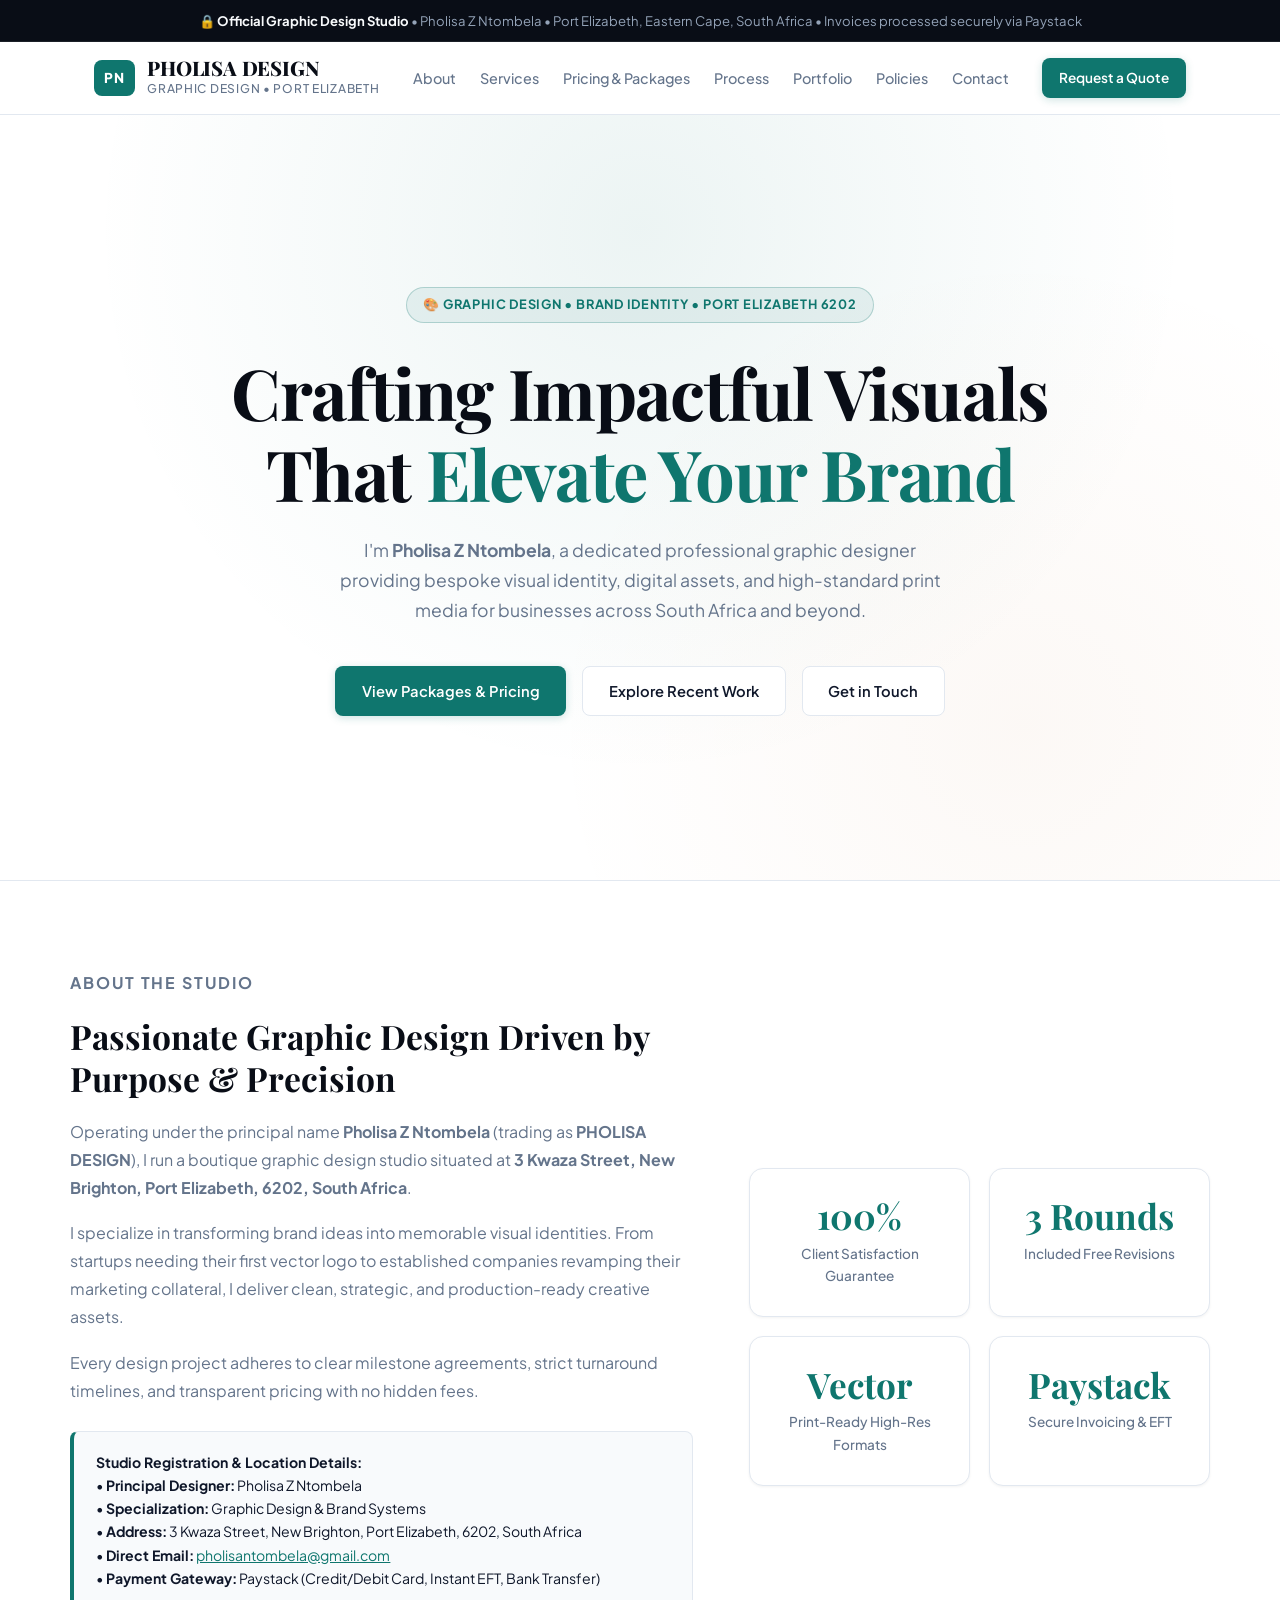
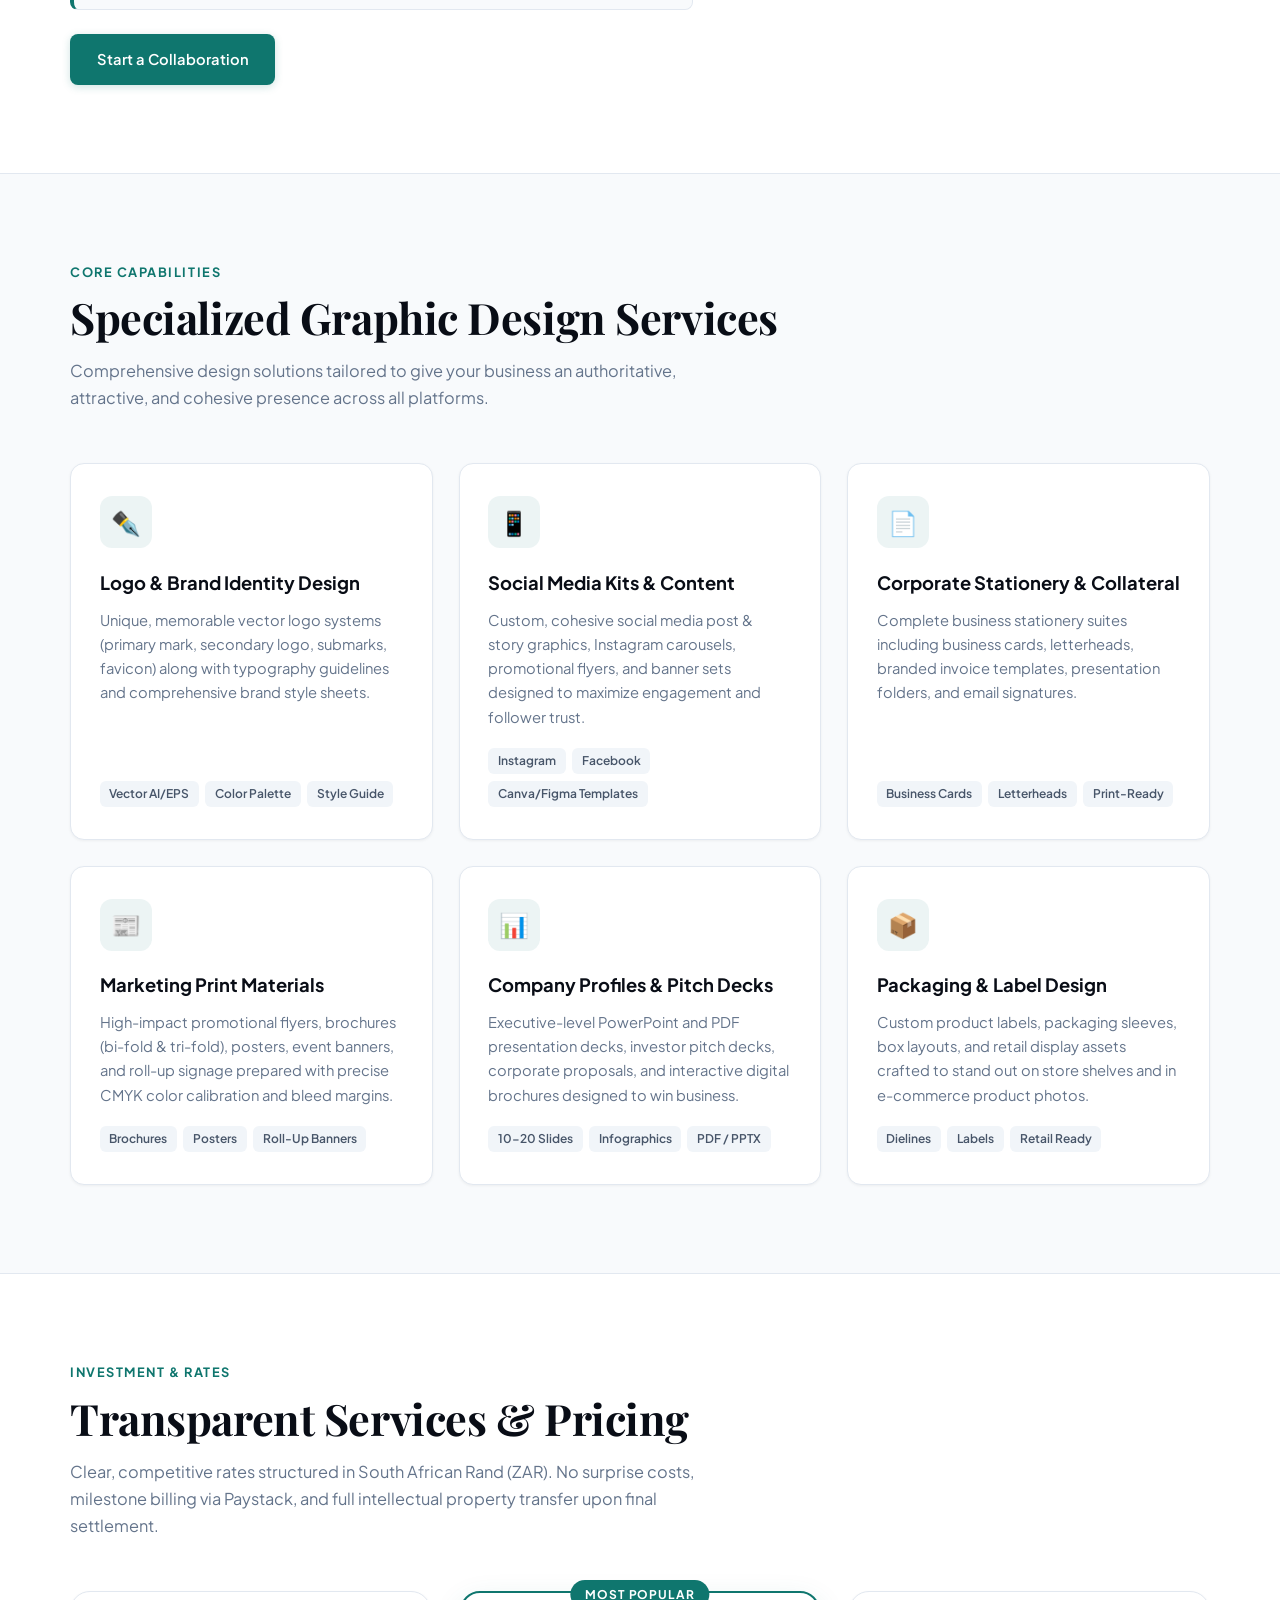
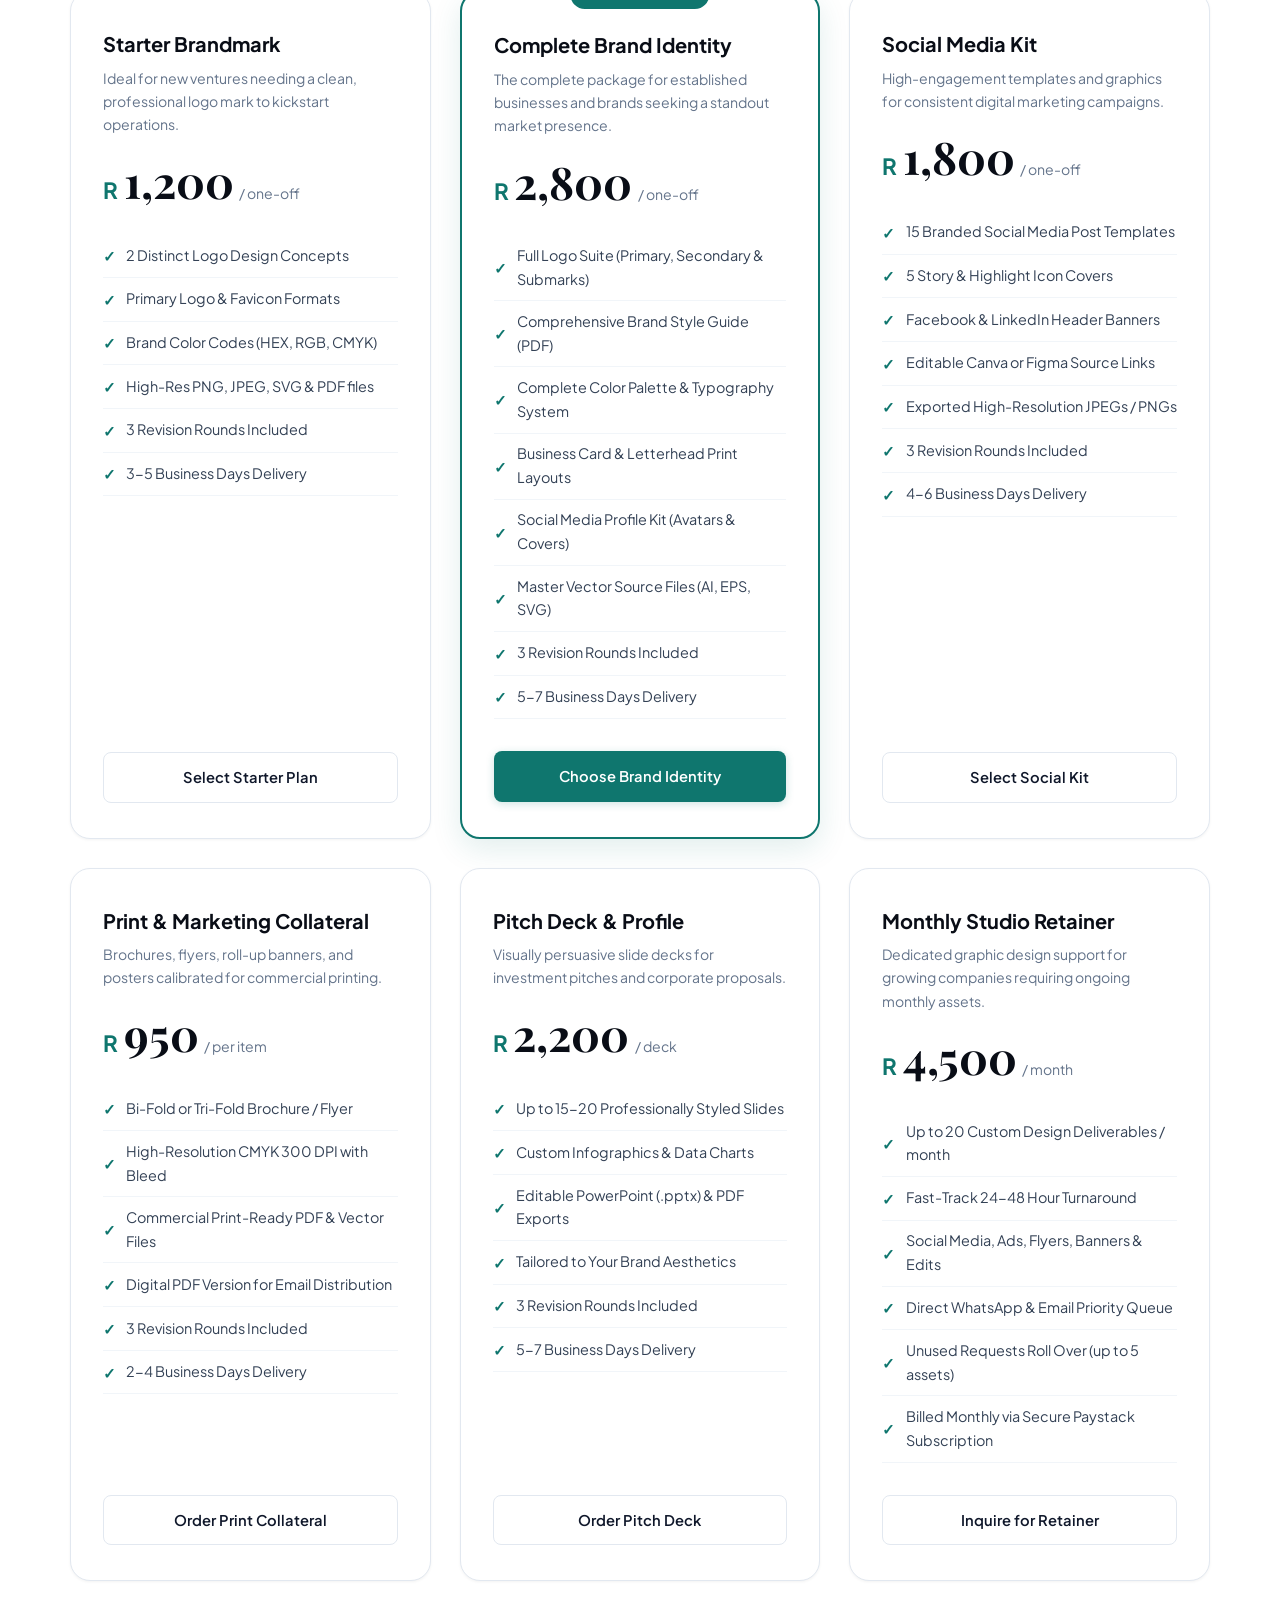
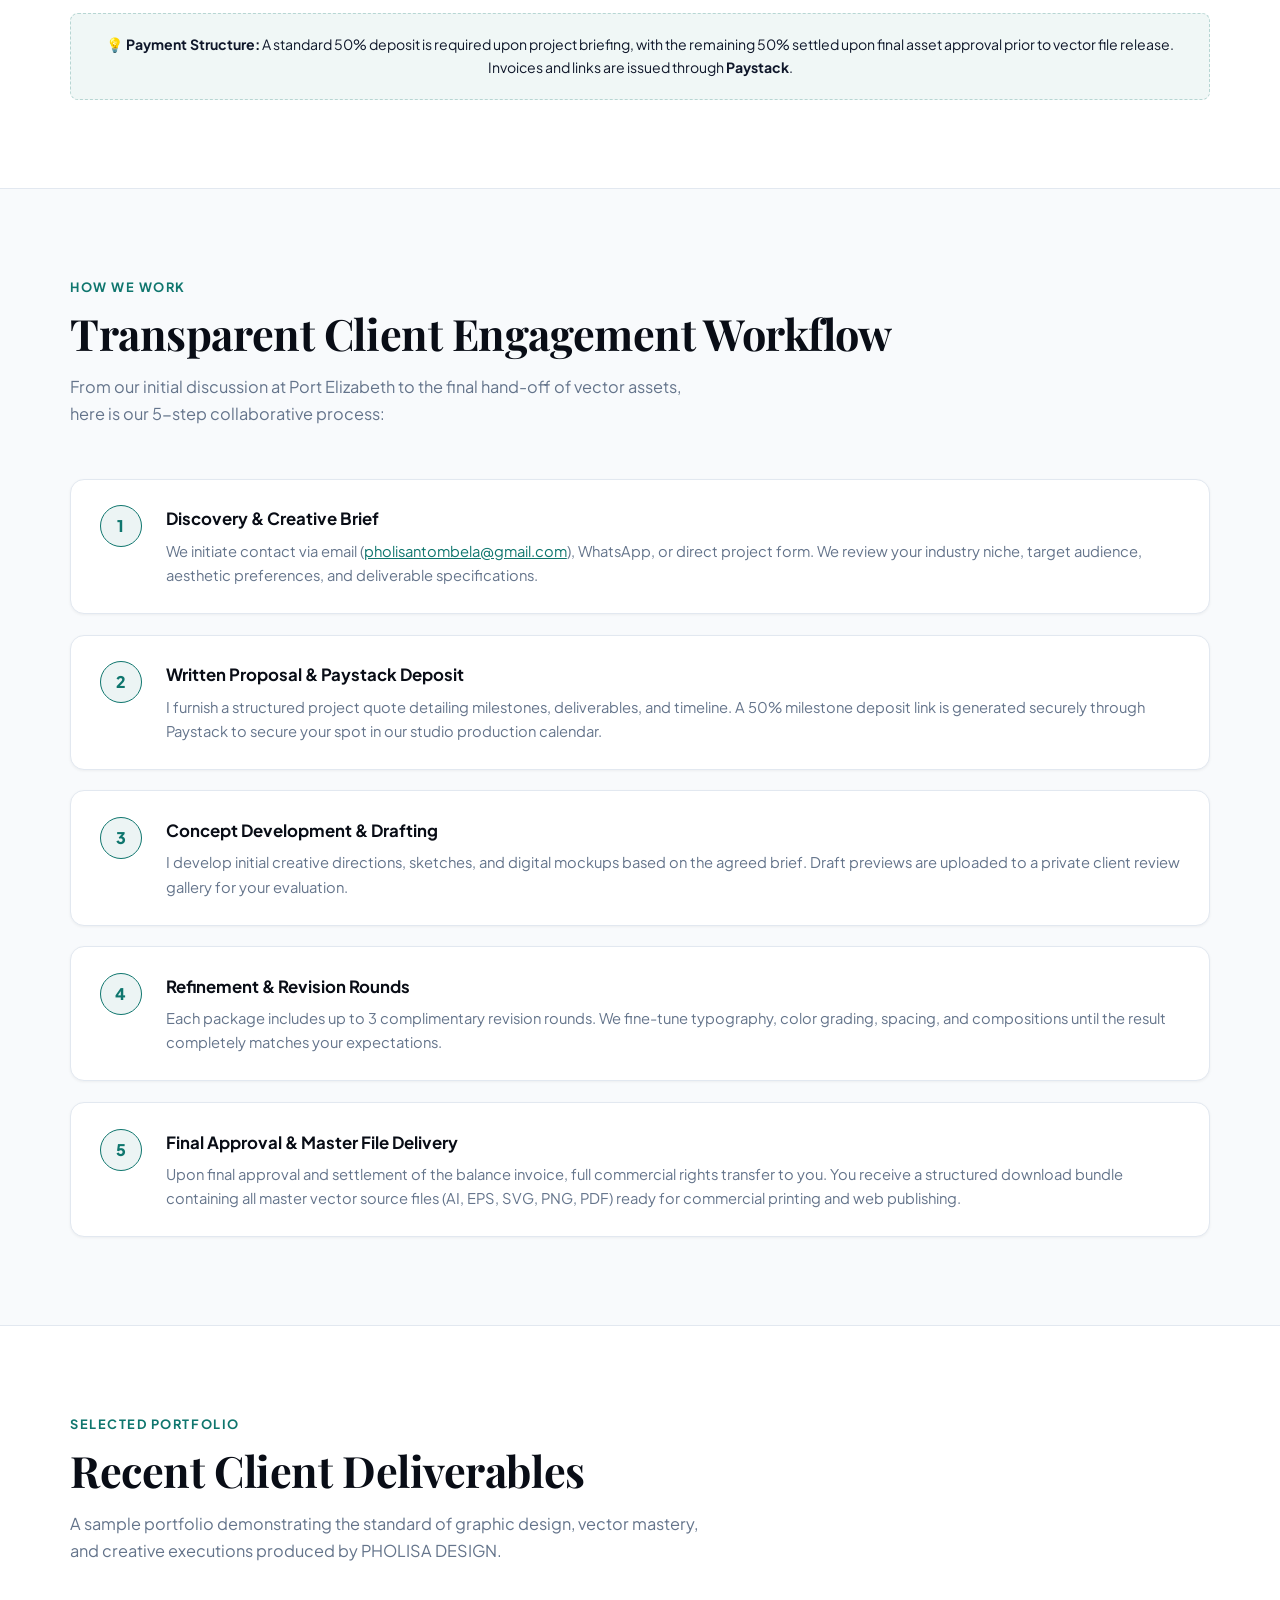
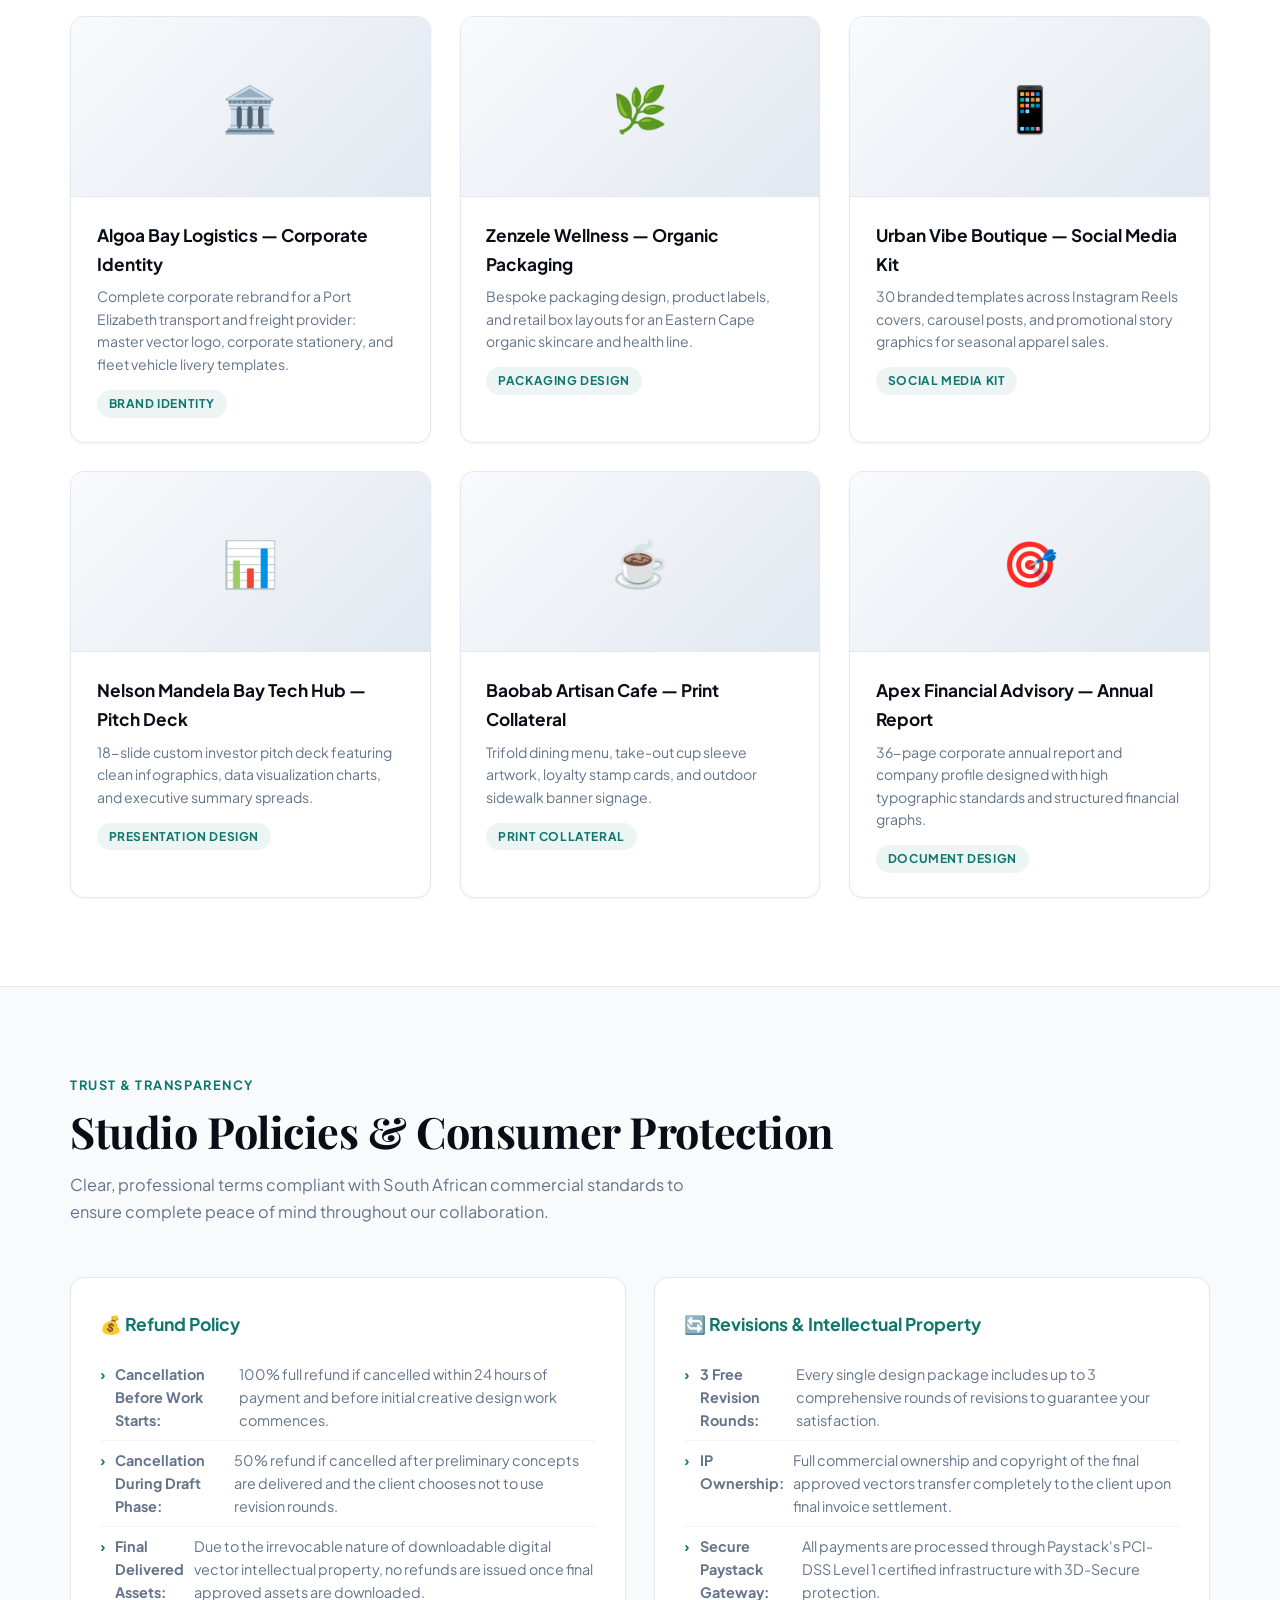
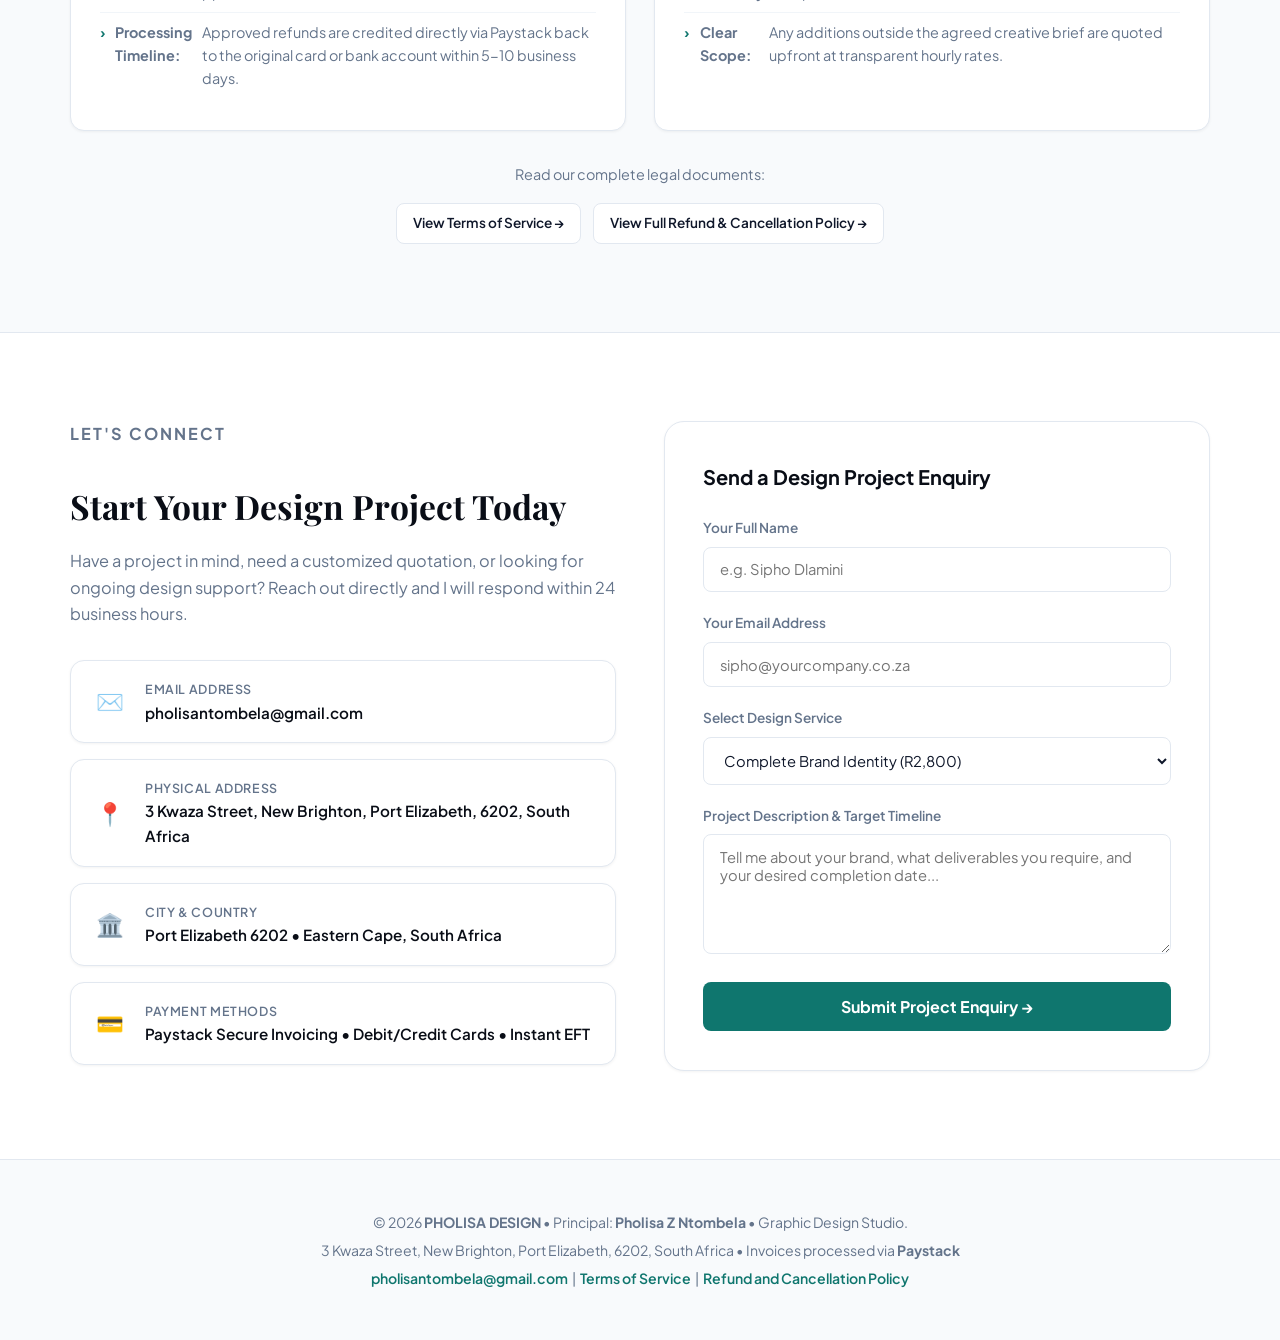
==== index.html @ c9d3c2b5 "Initial commit: PHOLISA DESIGN website" ====
<!DOCTYPE html>
<html lang="en">
<head>
  <meta charset="UTF-8" />
  <meta name="viewport" content="width=device-width, initial-scale=1.0" />
  <title>PHOLISA DESIGN · Graphic Design &amp; Brand Identity Studio</title>
  <meta name="description" content="Pholisa Z Ntombela (PHOLISA DESIGN) — Professional graphic design, corporate branding, social media kits, and print collateral based in Port Elizabeth (6202), South Africa." />
  
  <!-- Google Fonts -->
  <link rel="preconnect" href="https://fonts.googleapis.com" />
  <link rel="preconnect" href="https://fonts.gstatic.com" crossorigin />
  <link href="https://fonts.googleapis.com/css2?family=Playfair+Display:ital,wght@0,600;0,700;1,600&family=Plus+Jakarta+Sans:wght@300;400;500;600;700;800&display=swap" rel="stylesheet" />
  
  <!-- Main Stylesheet -->
  <link rel="stylesheet" href="styles.css" />
</head>
<body>

  <!-- Top Announcement Bar -->
  <div class="top-bar">
    <span>🔒 <strong>Official Graphic Design Studio</strong> &bull; Pholisa Z Ntombela &bull; Port Elizabeth, Eastern Cape, South Africa &bull; Invoices processed securely via Paystack</span>
  </div>

  <!-- Navigation -->
  <nav>
    <div class="nav-inner">
      <a href="#home" class="logo-brand">
        <span class="logo-badge">PN</span>
        <div class="logo-text">
          <span class="logo-title">PHOLISA DESIGN</span>
          <span class="logo-sub">Graphic Design &bull; Port Elizabeth</span>
        </div>
      </a>
      <ul class="nav-links">
        <li><a href="#about">About</a></li>
        <li><a href="#services">Services</a></li>
        <li><a href="#pricing">Pricing &amp; Packages</a></li>
        <li><a href="#process">Process</a></li>
        <li><a href="#portfolio">Portfolio</a></li>
        <li><a href="#policy">Policies</a></li>
        <li><a href="#contact">Contact</a></li>
      </ul>
      <a href="#contact" class="btn btn-primary btn-sm">Request a Quote</a>
    </div>
  </nav>

  <!-- Hero Section -->
  <section class="hero" id="home">
    <div>
      <span class="hero-badge">🎨 Graphic Design &bull; Brand Identity &bull; Port Elizabeth 6202</span>
      <h1>Crafting Impactful Visuals<br />That <span class="highlight">Elevate Your Brand</span></h1>
      <p>
        I'm <strong>Pholisa Z Ntombela</strong>, a dedicated professional graphic designer providing bespoke visual identity, digital assets, and high-standard print media for businesses across South Africa and beyond.
      </p>
      <div class="btn-group">
        <a href="#pricing" class="btn btn-primary">View Packages &amp; Pricing</a>
        <a href="#portfolio" class="btn btn-outline">Explore Recent Work</a>
        <a href="#contact" class="btn btn-outline">Get in Touch</a>
      </div>
    </div>
  </section>

  <hr class="divider" />

  <!-- About Section -->
  <section id="about">
    <div class="container">
      <div class="about-grid">
        <div class="about-text">
          <p class="section-label">About the Studio</p>
          <h2>Passionate Graphic Design Driven by Purpose &amp; Precision</h2>
          <p>
            Operating under the principal name <strong>Pholisa Z Ntombela</strong> (trading as <strong>PHOLISA DESIGN</strong>), I run a boutique graphic design studio situated at <strong>3 Kwaza Street, New Brighton, Port Elizabeth, 6202, South Africa</strong>.
          </p>
          <p>
            I specialize in transforming brand ideas into memorable visual identities. From startups needing their first vector logo to established companies revamping their marketing collateral, I deliver clean, strategic, and production-ready creative assets.
          </p>
          <p>
            Every design project adheres to clear milestone agreements, strict turnaround timelines, and transparent pricing with no hidden fees.
          </p>
          
          <div class="business-id-card">
            <strong>Studio Registration &amp; Location Details:</strong><br />
            &bull; <strong>Principal Designer:</strong> Pholisa Z Ntombela<br />
            &bull; <strong>Specialization:</strong> Graphic Design &amp; Brand Systems<br />
            &bull; <strong>Address:</strong> 3 Kwaza Street, New Brighton, Port Elizabeth, 6202, South Africa<br />
            &bull; <strong>Direct Email:</strong> <a href="mailto:pholisantombela@gmail.com" style="color:var(--clr-accent);">pholisantombela@gmail.com</a><br />
            &bull; <strong>Payment Gateway:</strong> Paystack (Credit/Debit Card, Instant EFT, Bank Transfer)
          </div>

          <div style="margin-top: 1.5rem;">
            <a href="#contact" class="btn btn-primary">Start a Collaboration</a>
          </div>
        </div>

        <div class="stats-grid">
          <div class="stat-card">
            <div class="num">100%</div>
            <div class="lbl">Client Satisfaction Guarantee</div>
          </div>
          <div class="stat-card">
            <div class="num">3 Rounds</div>
            <div class="lbl">Included Free Revisions</div>
          </div>
          <div class="stat-card">
            <div class="num">Vector</div>
            <div class="lbl">Print-Ready High-Res Formats</div>
          </div>
          <div class="stat-card">
            <div class="num">Paystack</div>
            <div class="lbl">Secure Invoicing &amp; EFT</div>
          </div>
        </div>
      </div>
    </div>
  </section>

  <hr class="divider" />

  <!-- Services Section -->
  <section id="services" class="alt-bg">
    <div class="container">
      <p class="section-label">Core Capabilities</p>
      <h2 class="section-title">Specialized Graphic Design Services</h2>
      <p class="section-sub">
        Comprehensive design solutions tailored to give your business an authoritative, attractive, and cohesive presence across all platforms.
      </p>

      <div class="services-grid">
        <!-- Service 1 -->
        <div class="service-card">
          <div class="service-icon">✒️</div>
          <h3>Logo &amp; Brand Identity Design</h3>
          <p>
            Unique, memorable vector logo systems (primary mark, secondary logo, submarks, favicon) along with typography guidelines and comprehensive brand style sheets.
          </p>
          <div class="service-tags">
            <span class="service-tag">Vector AI/EPS</span>
            <span class="service-tag">Color Palette</span>
            <span class="service-tag">Style Guide</span>
          </div>
        </div>

        <!-- Service 2 -->
        <div class="service-card">
          <div class="service-icon">📱</div>
          <h3>Social Media Kits &amp; Content</h3>
          <p>
            Custom, cohesive social media post &amp; story graphics, Instagram carousels, promotional flyers, and banner sets designed to maximize engagement and follower trust.
          </p>
          <div class="service-tags">
            <span class="service-tag">Instagram</span>
            <span class="service-tag">Facebook</span>
            <span class="service-tag">Canva/Figma Templates</span>
          </div>
        </div>

        <!-- Service 3 -->
        <div class="service-card">
          <div class="service-icon">📄</div>
          <h3>Corporate Stationery &amp; Collateral</h3>
          <p>
            Complete business stationery suites including business cards, letterheads, branded invoice templates, presentation folders, and email signatures.
          </p>
          <div class="service-tags">
            <span class="service-tag">Business Cards</span>
            <span class="service-tag">Letterheads</span>
            <span class="service-tag">Print-Ready</span>
          </div>
        </div>

        <!-- Service 4 -->
        <div class="service-card">
          <div class="service-icon">📰</div>
          <h3>Marketing Print Materials</h3>
          <p>
            High-impact promotional flyers, brochures (bi-fold &amp; tri-fold), posters, event banners, and roll-up signage prepared with precise CMYK color calibration and bleed margins.
          </p>
          <div class="service-tags">
            <span class="service-tag">Brochures</span>
            <span class="service-tag">Posters</span>
            <span class="service-tag">Roll-Up Banners</span>
          </div>
        </div>

        <!-- Service 5 -->
        <div class="service-card">
          <div class="service-icon">📊</div>
          <h3>Company Profiles &amp; Pitch Decks</h3>
          <p>
            Executive-level PowerPoint and PDF presentation decks, investor pitch decks, corporate proposals, and interactive digital brochures designed to win business.
          </p>
          <div class="service-tags">
            <span class="service-tag">10-20 Slides</span>
            <span class="service-tag">Infographics</span>
            <span class="service-tag">PDF / PPTX</span>
          </div>
        </div>

        <!-- Service 6 -->
        <div class="service-card">
          <div class="service-icon">📦</div>
          <h3>Packaging &amp; Label Design</h3>
          <p>
            Custom product labels, packaging sleeves, box layouts, and retail display assets crafted to stand out on store shelves and in e-commerce product photos.
          </p>
          <div class="service-tags">
            <span class="service-tag">Dielines</span>
            <span class="service-tag">Labels</span>
            <span class="service-tag">Retail Ready</span>
          </div>
        </div>
      </div>
    </div>
  </section>

  <hr class="divider" />

  <!-- Pricing & Packages Section -->
  <section id="pricing">
    <div class="container">
      <p class="section-label">Investment &amp; Rates</p>
      <h2 class="section-title">Transparent Services &amp; Pricing</h2>
      <p class="section-sub">
        Clear, competitive rates structured in South African Rand (ZAR). No surprise costs, milestone billing via Paystack, and full intellectual property transfer upon final settlement.
      </p>

      <div class="pricing-grid">
        <!-- Package 1: Starter Logo -->
        <div class="pricing-card">
          <div class="pricing-header">
            <h3>Starter Brandmark</h3>
            <p class="pricing-desc">Ideal for new ventures needing a clean, professional logo mark to kickstart operations.</p>
          </div>
          <div class="pricing-amount">
            <span class="currency">R</span>
            <span class="price">1,200</span>
            <span class="period">/ one-off</span>
          </div>
          <ul class="pricing-features">
            <li>2 Distinct Logo Design Concepts</li>
            <li>Primary Logo &amp; Favicon Formats</li>
            <li>Brand Color Codes (HEX, RGB, CMYK)</li>
            <li>High-Res PNG, JPEG, SVG &amp; PDF files</li>
            <li>3 Revision Rounds Included</li>
            <li>3-5 Business Days Delivery</li>
          </ul>
          <a href="#contact" class="btn btn-outline">Select Starter Plan</a>
        </div>

        <!-- Package 2: Full Brand Identity (Featured) -->
        <div class="pricing-card featured">
          <span class="featured-pill">Most Popular</span>
          <div class="pricing-header">
            <h3>Complete Brand Identity</h3>
            <p class="pricing-desc">The complete package for established businesses and brands seeking a standout market presence.</p>
          </div>
          <div class="pricing-amount">
            <span class="currency">R</span>
            <span class="price">2,800</span>
            <span class="period">/ one-off</span>
          </div>
          <ul class="pricing-features">
            <li>Full Logo Suite (Primary, Secondary &amp; Submarks)</li>
            <li>Comprehensive Brand Style Guide (PDF)</li>
            <li>Complete Color Palette &amp; Typography System</li>
            <li>Business Card &amp; Letterhead Print Layouts</li>
            <li>Social Media Profile Kit (Avatars &amp; Covers)</li>
            <li>Master Vector Source Files (AI, EPS, SVG)</li>
            <li>3 Revision Rounds Included</li>
            <li>5-7 Business Days Delivery</li>
          </ul>
          <a href="#contact" class="btn btn-primary">Choose Brand Identity</a>
        </div>

        <!-- Package 3: Social Media & Marketing Kit -->
        <div class="pricing-card">
          <div class="pricing-header">
            <h3>Social Media Kit</h3>
            <p class="pricing-desc">High-engagement templates and graphics for consistent digital marketing campaigns.</p>
          </div>
          <div class="pricing-amount">
            <span class="currency">R</span>
            <span class="price">1,800</span>
            <span class="period">/ one-off</span>
          </div>
          <ul class="pricing-features">
            <li>15 Branded Social Media Post Templates</li>
            <li>5 Story &amp; Highlight Icon Covers</li>
            <li>Facebook &amp; LinkedIn Header Banners</li>
            <li>Editable Canva or Figma Source Links</li>
            <li>Exported High-Resolution JPEGs / PNGs</li>
            <li>3 Revision Rounds Included</li>
            <li>4-6 Business Days Delivery</li>
          </ul>
          <a href="#contact" class="btn btn-outline">Select Social Kit</a>
        </div>

        <!-- Package 4: Print & Collateral Suite -->
        <div class="pricing-card">
          <div class="pricing-header">
            <h3>Print &amp; Marketing Collateral</h3>
            <p class="pricing-desc">Brochures, flyers, roll-up banners, and posters calibrated for commercial printing.</p>
          </div>
          <div class="pricing-amount">
            <span class="currency">R</span>
            <span class="price">950</span>
            <span class="period">/ per item</span>
          </div>
          <ul class="pricing-features">
            <li>Bi-Fold or Tri-Fold Brochure / Flyer</li>
            <li>High-Resolution CMYK 300 DPI with Bleed</li>
            <li>Commercial Print-Ready PDF &amp; Vector Files</li>
            <li>Digital PDF Version for Email Distribution</li>
            <li>3 Revision Rounds Included</li>
            <li>2-4 Business Days Delivery</li>
          </ul>
          <a href="#contact" class="btn btn-outline">Order Print Collateral</a>
        </div>

        <!-- Package 5: Presentation & Pitch Deck -->
        <div class="pricing-card">
          <div class="pricing-header">
            <h3>Pitch Deck &amp; Profile</h3>
            <p class="pricing-desc">Visually persuasive slide decks for investment pitches and corporate proposals.</p>
          </div>
          <div class="pricing-amount">
            <span class="currency">R</span>
            <span class="price">2,200</span>
            <span class="period">/ deck</span>
          </div>
          <ul class="pricing-features">
            <li>Up to 15-20 Professionally Styled Slides</li>
            <li>Custom Infographics &amp; Data Charts</li>
            <li>Editable PowerPoint (.pptx) &amp; PDF Exports</li>
            <li>Tailored to Your Brand Aesthetics</li>
            <li>3 Revision Rounds Included</li>
            <li>5-7 Business Days Delivery</li>
          </ul>
          <a href="#contact" class="btn btn-outline">Order Pitch Deck</a>
        </div>

        <!-- Package 6: Monthly Retainer -->
        <div class="pricing-card">
          <div class="pricing-header">
            <h3>Monthly Studio Retainer</h3>
            <p class="pricing-desc">Dedicated graphic design support for growing companies requiring ongoing monthly assets.</p>
          </div>
          <div class="pricing-amount">
            <span class="currency">R</span>
            <span class="price">4,500</span>
            <span class="period">/ month</span>
          </div>
          <ul class="pricing-features">
            <li>Up to 20 Custom Design Deliverables / month</li>
            <li>Fast-Track 24-48 Hour Turnaround</li>
            <li>Social Media, Ads, Flyers, Banners &amp; Edits</li>
            <li>Direct WhatsApp &amp; Email Priority Queue</li>
            <li>Unused Requests Roll Over (up to 5 assets)</li>
            <li>Billed Monthly via Secure Paystack Subscription</li>
          </ul>
          <a href="#contact" class="btn btn-outline">Inquire for Retainer</a>
        </div>
      </div>

      <div class="pricing-notice">
        💡 <strong>Payment Structure:</strong> A standard 50% deposit is required upon project briefing, with the remaining 50% settled upon final asset approval prior to vector file release. Invoices and links are issued through <strong>Paystack</strong>.
      </div>
    </div>
  </section>

  <hr class="divider" />

  <!-- Process Section -->
  <section id="process" class="alt-bg">
    <div class="container">
      <p class="section-label">How We Work</p>
      <h2 class="section-title">Transparent Client Engagement Workflow</h2>
      <p class="section-sub">
        From our initial discussion at Port Elizabeth to the final hand-off of vector assets, here is our 5-step collaborative process:
      </p>

      <div class="steps">
        <div class="step">
          <div class="step-num">1</div>
          <div>
            <h3>Discovery &amp; Creative Brief</h3>
            <p>
              We initiate contact via email (<a href="mailto:pholisantombela@gmail.com" style="color:var(--clr-accent);">pholisantombela@gmail.com</a>), WhatsApp, or direct project form. We review your industry niche, target audience, aesthetic preferences, and deliverable specifications.
            </p>
          </div>
        </div>

        <div class="step">
          <div class="step-num">2</div>
          <div>
            <h3>Written Proposal &amp; Paystack Deposit</h3>
            <p>
              I furnish a structured project quote detailing milestones, deliverables, and timeline. A 50% milestone deposit link is generated securely through Paystack to secure your spot in our studio production calendar.
            </p>
          </div>
        </div>

        <div class="step">
          <div class="step-num">3</div>
          <div>
            <h3>Concept Development &amp; Drafting</h3>
            <p>
              I develop initial creative directions, sketches, and digital mockups based on the agreed brief. Draft previews are uploaded to a private client review gallery for your evaluation.
            </p>
          </div>
        </div>

        <div class="step">
          <div class="step-num">4</div>
          <div>
            <h3>Refinement &amp; Revision Rounds</h3>
            <p>
              Each package includes up to 3 complimentary revision rounds. We fine-tune typography, color grading, spacing, and compositions until the result completely matches your expectations.
            </p>
          </div>
        </div>

        <div class="step">
          <div class="step-num">5</div>
          <div>
            <h3>Final Approval &amp; Master File Delivery</h3>
            <p>
              Upon final approval and settlement of the balance invoice, full commercial rights transfer to you. You receive a structured download bundle containing all master vector source files (AI, EPS, SVG, PNG, PDF) ready for commercial printing and web publishing.
            </p>
          </div>
        </div>
      </div>
    </div>
  </section>

  <hr class="divider" />

  <!-- Portfolio Section -->
  <section id="portfolio">
    <div class="container">
      <p class="section-label">Selected Portfolio</p>
      <h2 class="section-title">Recent Client Deliverables</h2>
      <p class="section-sub">
        A sample portfolio demonstrating the standard of graphic design, vector mastery, and creative executions produced by PHOLISA DESIGN.
      </p>

      <div class="projects-grid">
        <div class="project-card">
          <div class="project-thumb">🏛️</div>
          <div class="project-body">
            <h3>Algoa Bay Logistics — Corporate Identity</h3>
            <p>Complete corporate rebrand for a Port Elizabeth transport and freight provider: master vector logo, corporate stationery, and fleet vehicle livery templates.</p>
            <span class="project-tag">Brand Identity</span>
          </div>
        </div>

        <div class="project-card">
          <div class="project-thumb">🌿</div>
          <div class="project-body">
            <h3>Zenzele Wellness — Organic Packaging</h3>
            <p>Bespoke packaging design, product labels, and retail box layouts for an Eastern Cape organic skincare and health line.</p>
            <span class="project-tag">Packaging Design</span>
          </div>
        </div>

        <div class="project-card">
          <div class="project-thumb">📱</div>
          <div class="project-body">
            <h3>Urban Vibe Boutique — Social Media Kit</h3>
            <p>30 branded templates across Instagram Reels covers, carousel posts, and promotional story graphics for seasonal apparel sales.</p>
            <span class="project-tag">Social Media Kit</span>
          </div>
        </div>

        <div class="project-card">
          <div class="project-thumb">📊</div>
          <div class="project-body">
            <h3>Nelson Mandela Bay Tech Hub — Pitch Deck</h3>
            <p>18-slide custom investor pitch deck featuring clean infographics, data visualization charts, and executive summary spreads.</p>
            <span class="project-tag">Presentation Design</span>
          </div>
        </div>

        <div class="project-card">
          <div class="project-thumb">☕</div>
          <div class="project-body">
            <h3>Baobab Artisan Cafe — Print Collateral</h3>
            <p>Trifold dining menu, take-out cup sleeve artwork, loyalty stamp cards, and outdoor sidewalk banner signage.</p>
            <span class="project-tag">Print Collateral</span>
          </div>
        </div>

        <div class="project-card">
          <div class="project-thumb">🎯</div>
          <div class="project-body">
            <h3>Apex Financial Advisory — Annual Report</h3>
            <p>36-page corporate annual report and company profile designed with high typographic standards and structured financial graphs.</p>
            <span class="project-tag">Document Design</span>
          </div>
        </div>
      </div>
    </div>
  </section>

  <hr class="divider" />

  <!-- Policy Section -->
  <section id="policy" class="alt-bg">
    <div class="container">
      <p class="section-label">Trust &amp; Transparency</p>
      <h2 class="section-title">Studio Policies &amp; Consumer Protection</h2>
      <p class="section-sub">
        Clear, professional terms compliant with South African commercial standards to ensure complete peace of mind throughout our collaboration.
      </p>

      <div class="policy-grid">
        <div class="policy-card">
          <h3>💰 Refund Policy</h3>
          <ul>
            <li><strong>Cancellation Before Work Starts:</strong> 100% full refund if cancelled within 24 hours of payment and before initial creative design work commences.</li>
            <li><strong>Cancellation During Draft Phase:</strong> 50% refund if cancelled after preliminary concepts are delivered and the client chooses not to use revision rounds.</li>
            <li><strong>Final Delivered Assets:</strong> Due to the irrevocable nature of downloadable digital vector intellectual property, no refunds are issued once final approved assets are downloaded.</li>
            <li><strong>Processing Timeline:</strong> Approved refunds are credited directly via Paystack back to the original card or bank account within 5-10 business days.</li>
          </ul>
        </div>

        <div class="policy-card">
          <h3>🔄 Revisions &amp; Intellectual Property</h3>
          <ul>
            <li><strong>3 Free Revision Rounds:</strong> Every single design package includes up to 3 comprehensive rounds of revisions to guarantee your satisfaction.</li>
            <li><strong>IP Ownership:</strong> Full commercial ownership and copyright of the final approved vectors transfer completely to the client upon final invoice settlement.</li>
            <li><strong>Secure Paystack Gateway:</strong> All payments are processed through Paystack's PCI-DSS Level 1 certified infrastructure with 3D-Secure protection.</li>
            <li><strong>Clear Scope:</strong> Any additions outside the agreed creative brief are quoted upfront at transparent hourly rates.</li>
          </ul>
        </div>
      </div>

      <div style="margin-top:2rem;text-align:center;">
        <p style="font-size:0.9rem;color:var(--clr-muted);margin-bottom:1rem;">
          Read our complete legal documents:
        </p>
        <a href="terms.html" class="btn btn-outline btn-sm" style="margin-right:0.6rem;">View Terms of Service &rarr;</a>
        <a href="refund-policy.html" class="btn btn-outline btn-sm">View Full Refund &amp; Cancellation Policy &rarr;</a>
      </div>
    </div>
  </section>

  <hr class="divider" />

  <!-- Contact Section -->
  <section id="contact">
    <div class="container">
      <div class="contact-grid">
        <div class="contact-info">
          <p class="section-label">Let's Connect</p>
          <h2>Start Your Design Project Today</h2>
          <p>
            Have a project in mind, need a customized quotation, or looking for ongoing design support? Reach out directly and I will respond within 24 business hours.
          </p>

          <div class="contact-items">
            <a href="mailto:pholisantombela@gmail.com" class="contact-item">
              <span class="ci-icon">✉️</span>
              <div>
                <div class="ci-label">Email Address</div>
                <div class="ci-val">pholisantombela@gmail.com</div>
              </div>
            </a>

            <div class="contact-item" style="cursor:default;">
              <span class="ci-icon">📍</span>
              <div>
                <div class="ci-label">Physical Address</div>
                <div class="ci-val">3 Kwaza Street, New Brighton, Port Elizabeth, 6202, South Africa</div>
              </div>
            </div>

            <div class="contact-item" style="cursor:default;">
              <span class="ci-icon">🏛️</span>
              <div>
                <div class="ci-label">City &amp; Country</div>
                <div class="ci-val">Port Elizabeth 6202 &bull; Eastern Cape, South Africa</div>
              </div>
            </div>

            <div class="contact-item" style="cursor:default;">
              <span class="ci-icon">💳</span>
              <div>
                <div class="ci-label">Payment Methods</div>
                <div class="ci-val">Paystack Secure Invoicing &bull; Debit/Credit Cards &bull; Instant EFT</div>
              </div>
            </div>
          </div>
        </div>

        <div class="contact-form">
          <h3>Send a Design Project Enquiry</h3>
          <form action="mailto:pholisantombela@gmail.com" method="GET" enctype="text/plain">
            <div class="form-group">
              <label for="name">Your Full Name</label>
              <input type="text" id="name" name="name" placeholder="e.g. Sipho Dlamini" required />
            </div>

            <div class="form-group">
              <label for="email">Your Email Address</label>
              <input type="email" id="email" name="email" placeholder="sipho@yourcompany.co.za" required />
            </div>

            <div class="form-group">
              <label for="service">Select Design Service</label>
              <select id="service" name="subject">
                <option value="Starter Brandmark (R1,200)">Starter Brandmark (R1,200)</option>
                <option value="Complete Brand Identity (R2,800)" selected>Complete Brand Identity (R2,800)</option>
                <option value="Social Media Kit (R1,800)">Social Media Kit (R1,800)</option>
                <option value="Marketing Print Collateral (R950)">Marketing Print Collateral (R950)</option>
                <option value="Presentation &amp; Pitch Deck (R2,200)">Presentation &amp; Pitch Deck (R2,200)</option>
                <option value="Monthly Studio Retainer (R4,500/mo)">Monthly Studio Retainer (R4,500/mo)</option>
                <option value="Custom Graphic Design Project">Custom Graphic Design Project</option>
              </select>
            </div>

            <div class="form-group">
              <label for="message">Project Description &amp; Target Timeline</label>
              <textarea id="message" name="body" placeholder="Tell me about your brand, what deliverables you require, and your desired completion date..."></textarea>
            </div>

            <button type="submit" class="btn-submit">Submit Project Enquiry &rarr;</button>
          </form>
        </div>
      </div>
    </div>
  </section>

  <!-- Footer -->
  <footer>
    <div class="container">
      <p>
        &copy; 2026 <strong>PHOLISA DESIGN</strong> &bull; Principal: <strong>Pholisa Z Ntombela</strong> &bull; Graphic Design Studio.<br />
        3 Kwaza Street, New Brighton, Port Elizabeth, 6202, South Africa &bull; Invoices processed via <strong>Paystack</strong><br />
        <a href="mailto:pholisantombela@gmail.com">pholisantombela@gmail.com</a> &nbsp;|&nbsp;
        <a href="terms.html">Terms of Service</a> &nbsp;|&nbsp;
        <a href="refund-policy.html">Refund and Cancellation Policy</a>
      </p>
    </div>
  </footer>

</body>
</html>
---- styles.css ----
:root {
  --clr-bg: #ffffff;
  --clr-surface: #f8fafc;
  --clr-card: #ffffff;
  --clr-border: #e2e8f0;
  --clr-accent: #0f766e; /* Elegant deep teal / emerald */
  --clr-accent-hover: #0d9488;
  --clr-accent-light: rgba(15, 118, 110, 0.08);
  --clr-accent-border: rgba(15, 118, 110, 0.25);
  --clr-gold: #b45309;
  --clr-gold-light: rgba(180, 83, 9, 0.1);
  --clr-text: #0f172a;
  --clr-muted: #64748b;
  --clr-dark: #090d16;
  --radius-sm: 8px;
  --radius: 14px;
  --radius-lg: 20px;
  --max-w: 1140px;
  --shadow-sm: 0 1px 3px rgba(0,0,0,0.05);
  --shadow-md: 0 4px 12px rgba(0,0,0,0.06);
  --shadow-lg: 0 12px 30px rgba(0,0,0,0.08);
  --font-sans: 'Plus Jakarta Sans', -apple-system, BlinkMacSystemFont, 'Segoe UI', Roboto, sans-serif;
  --font-serif: 'Playfair Display', Georgia, serif;
}

*, *::before, *::after {
  box-sizing: border-box;
  margin: 0;
  padding: 0;
}

html {
  scroll-behavior: smooth;
  color-scheme: light;
}

body {
  font-family: var(--font-sans);
  background: var(--clr-bg);
  color: var(--clr-text);
  line-height: 1.65;
  -webkit-font-smoothing: antialiased;
}

/* Announcement Top Bar */
.top-bar {
  background: var(--clr-dark);
  color: #94a3b8;
  font-size: 0.82rem;
  padding: 0.6rem 1rem;
  text-align: center;
  border-bottom: 1px solid rgba(255,255,255,0.08);
}
.top-bar strong {
  color: #f8fafc;
}
.top-bar a {
  color: #38bdf8;
  text-decoration: underline;
  margin-left: 0.4rem;
}

/* Navigation */
nav {
  position: sticky;
  top: 0;
  z-index: 100;
  background: rgba(255, 255, 255, 0.95);
  backdrop-filter: blur(16px);
  -webkit-backdrop-filter: blur(16px);
  border-bottom: 1px solid var(--clr-border);
}

.nav-inner {
  max-width: var(--max-w);
  margin: auto;
  padding: 0.95rem 1.5rem;
  display: flex;
  align-items: center;
  justify-content: space-between;
  gap: 1.5rem;
}

.logo-brand {
  display: flex;
  align-items: center;
  gap: 0.75rem;
  text-decoration: none;
}

.logo-badge {
  background: var(--clr-accent);
  color: #ffffff;
  font-weight: 800;
  font-size: 0.85rem;
  letter-spacing: 0.05em;
  padding: 0.4rem 0.65rem;
  border-radius: var(--radius-sm);
}

.logo-text {
  display: flex;
  flex-direction: column;
}

.logo-title {
  font-family: var(--font-serif);
  font-size: 1.25rem;
  font-weight: 800;
  color: var(--clr-dark);
  line-height: 1.1;
  letter-spacing: -0.01em;
}

.logo-sub {
  font-size: 0.75rem;
  color: var(--clr-muted);
  font-weight: 500;
  text-transform: uppercase;
  letter-spacing: 0.06em;
}

.nav-links {
  display: flex;
  gap: 1.5rem;
  list-style: none;
  align-items: center;
}

.nav-links a {
  color: var(--clr-muted);
  text-decoration: none;
  font-size: 0.9rem;
  font-weight: 500;
  transition: color 0.2s;
}

.nav-links a:hover {
  color: var(--clr-accent);
}

/* Buttons */
.btn {
  display: inline-flex;
  align-items: center;
  justify-content: center;
  gap: 0.5rem;
  padding: 0.75rem 1.6rem;
  border-radius: var(--radius-sm);
  font-size: 0.92rem;
  font-weight: 600;
  text-decoration: none;
  transition: all 0.25s ease;
  cursor: pointer;
  border: 1px solid transparent;
  font-family: inherit;
}

.btn-primary {
  background: var(--clr-accent);
  color: #ffffff;
  box-shadow: 0 2px 8px rgba(15, 118, 110, 0.2);
}

.btn-primary:hover {
  background: var(--clr-accent-hover);
  transform: translateY(-2px);
  box-shadow: 0 6px 16px rgba(15, 118, 110, 0.3);
  color: #ffffff;
}

.btn-outline {
  border-color: var(--clr-border);
  color: var(--clr-text);
  background: #ffffff;
}

.btn-outline:hover {
  border-color: var(--clr-accent);
  color: var(--clr-accent);
  transform: translateY(-2px);
  box-shadow: var(--shadow-sm);
}

.btn-sm {
  padding: 0.5rem 1rem;
  font-size: 0.85rem;
}

/* Hero Section */
.hero {
  min-height: 85vh;
  display: flex;
  align-items: center;
  justify-content: center;
  text-align: center;
  padding: 5rem 1.5rem 4.5rem;
  background: 
    radial-gradient(circle at 50% 15%, rgba(15, 118, 110, 0.08) 0%, transparent 60%),
    radial-gradient(circle at 80% 80%, rgba(180, 83, 9, 0.04) 0%, transparent 40%),
    var(--clr-bg);
  position: relative;
}

.hero-badge {
  display: inline-flex;
  align-items: center;
  gap: 0.5rem;
  padding: 0.4rem 1rem;
  border: 1px solid var(--clr-accent-border);
  border-radius: 9999px;
  font-size: 0.8rem;
  color: var(--clr-accent);
  letter-spacing: 0.06em;
  text-transform: uppercase;
  margin-bottom: 1.8rem;
  background: var(--clr-accent-light);
  font-weight: 700;
}

.hero h1 {
  font-family: var(--font-serif);
  font-size: clamp(2.5rem, 5.8vw, 4.4rem);
  line-height: 1.15;
  margin-bottom: 1.4rem;
  color: var(--clr-dark);
  letter-spacing: -0.02em;
}

.hero h1 span.highlight {
  color: var(--clr-accent);
  position: relative;
  display: inline-block;
}

.hero p {
  max-width: 620px;
  margin: 0 auto 2.5rem;
  color: var(--clr-muted);
  font-size: 1.1rem;
  line-height: 1.7;
}

.btn-group {
  display: flex;
  gap: 1rem;
  justify-content: center;
  flex-wrap: wrap;
}

/* Sections Common */
section {
  padding: 5.5rem 1.5rem;
}

.container {
  max-width: var(--max-w);
  margin: auto;
}

.section-label {
  font-size: 0.8rem;
  letter-spacing: 0.12em;
  text-transform: uppercase;
  color: var(--clr-accent);
  margin-bottom: 0.6rem;
  font-weight: 700;
}

.section-title {
  font-family: var(--font-serif);
  font-size: clamp(1.9rem, 3.8vw, 2.7rem);
  margin-bottom: 0.9rem;
  color: var(--clr-dark);
  letter-spacing: -0.01em;
  line-height: 1.2;
}

.section-sub {
  color: var(--clr-muted);
  max-width: 640px;
  font-size: 1.02rem;
  margin-bottom: 3.2rem;
}

hr.divider {
  border: none;
  border-top: 1px solid var(--clr-border);
  margin: 0;
}

.alt-bg {
  background: var(--clr-surface);
}

/* About Section */
.about-grid {
  display: grid;
  grid-template-columns: 1.15fr 0.85fr;
  gap: 3.5rem;
  align-items: center;
}

.about-text h2 {
  font-family: var(--font-serif);
  font-size: 2.1rem;
  margin-bottom: 1.2rem;
  color: var(--clr-dark);
  line-height: 1.25;
}

.about-text p {
  color: var(--clr-muted);
  margin-bottom: 1.1rem;
  font-size: 1rem;
  line-height: 1.75;
}

.business-id-card {
  margin-top: 1.6rem;
  padding: 1.2rem 1.4rem;
  background: var(--clr-surface);
  border: 1px solid var(--clr-border);
  border-left: 4px solid var(--clr-accent);
  border-radius: var(--radius-sm);
  font-size: 0.88rem;
  line-height: 1.65;
}

.stats-grid {
  display: grid;
  grid-template-columns: 1fr 1fr;
  gap: 1.2rem;
}

.stat-card {
  background: var(--clr-card);
  border: 1px solid var(--clr-border);
  border-radius: var(--radius);
  padding: 1.8rem 1.4rem;
  text-align: center;
  box-shadow: var(--shadow-sm);
  transition: transform 0.2s, box-shadow 0.2s;
}

.stat-card:hover {
  transform: translateY(-3px);
  box-shadow: var(--shadow-md);
}

.stat-card .num {
  font-family: var(--font-serif);
  font-size: 2.2rem;
  color: var(--clr-accent);
  font-weight: 700;
  line-height: 1.1;
}

.stat-card .lbl {
  font-size: 0.85rem;
  color: var(--clr-muted);
  margin-top: 0.4rem;
  font-weight: 500;
}

/* Services Grid */
.services-grid {
  display: grid;
  grid-template-columns: repeat(auto-fill, minmax(320px, 1fr));
  gap: 1.6rem;
}

.service-card {
  background: var(--clr-card);
  border: 1px solid var(--clr-border);
  border-radius: var(--radius);
  padding: 2rem 1.8rem;
  transition: all 0.25s ease;
  box-shadow: var(--shadow-sm);
  display: flex;
  flex-direction: column;
}

.service-card:hover {
  border-color: var(--clr-accent);
  transform: translateY(-4px);
  box-shadow: var(--shadow-lg);
}

.service-icon {
  width: 52px;
  height: 52px;
  border-radius: 12px;
  background: var(--clr-accent-light);
  display: grid;
  place-items: center;
  margin-bottom: 1.2rem;
  font-size: 1.5rem;
  color: var(--clr-accent);
}

.service-card h3 {
  font-size: 1.15rem;
  font-weight: 700;
  margin-bottom: 0.6rem;
  color: var(--clr-dark);
}

.service-card p {
  font-size: 0.92rem;
  color: var(--clr-muted);
  line-height: 1.65;
  margin-bottom: 1.2rem;
  flex-grow: 1;
}

.service-tags {
  display: flex;
  flex-wrap: wrap;
  gap: 0.4rem;
  margin-top: auto;
}

.service-tag {
  font-size: 0.75rem;
  padding: 0.2rem 0.6rem;
  border-radius: 6px;
  background: #f1f5f9;
  color: #475569;
  font-weight: 600;
}

/* Pricing Section */
.pricing-grid {
  display: grid;
  grid-template-columns: repeat(auto-fit, minmax(310px, 1fr));
  gap: 1.8rem;
  align-items: stretch;
}

.pricing-card {
  background: var(--clr-card);
  border: 1px solid var(--clr-border);
  border-radius: var(--radius-lg);
  padding: 2.2rem 2rem;
  display: flex;
  flex-direction: column;
  position: relative;
  transition: all 0.25s ease;
  box-shadow: var(--shadow-sm);
}

.pricing-card:hover {
  transform: translateY(-5px);
  box-shadow: var(--shadow-lg);
}

.pricing-card.featured {
  border: 2px solid var(--clr-accent);
  box-shadow: 0 10px 30px rgba(15, 118, 110, 0.12);
}

.featured-pill {
  position: absolute;
  top: -13px;
  left: 50%;
  transform: translateX(-50%);
  background: var(--clr-accent);
  color: #ffffff;
  font-size: 0.75rem;
  font-weight: 700;
  text-transform: uppercase;
  letter-spacing: 0.08em;
  padding: 0.3rem 0.9rem;
  border-radius: 9999px;
}

.pricing-header h3 {
  font-size: 1.25rem;
  font-weight: 700;
  color: var(--clr-dark);
  margin-bottom: 0.4rem;
}

.pricing-desc {
  font-size: 0.88rem;
  color: var(--clr-muted);
  min-height: 42px;
}

.pricing-amount {
  margin: 1.4rem 0 1.6rem;
  display: flex;
  align-items: baseline;
  gap: 0.35rem;
}

.currency {
  font-size: 1.4rem;
  font-weight: 700;
  color: var(--clr-accent);
}

.price {
  font-family: var(--font-serif);
  font-size: 2.8rem;
  font-weight: 700;
  color: var(--clr-dark);
  line-height: 1;
}

.period {
  font-size: 0.88rem;
  color: var(--clr-muted);
}

.pricing-features {
  list-style: none;
  margin-bottom: 2rem;
  flex-grow: 1;
}

.pricing-features li {
  font-size: 0.9rem;
  color: #334155;
  padding: 0.55rem 0;
  border-bottom: 1px solid #f1f5f9;
  display: flex;
  align-items: center;
  gap: 0.65rem;
}

.pricing-features li::before {
  content: "✓";
  color: var(--clr-accent);
  font-weight: 800;
  font-size: 0.95rem;
}

.pricing-notice {
  background: rgba(15, 118, 110, 0.06);
  border: 1px dashed var(--clr-accent-border);
  border-radius: var(--radius-sm);
  padding: 1.2rem;
  margin-top: 2rem;
  text-align: center;
  font-size: 0.88rem;
  color: var(--clr-text);
}

/* Steps / Workflow */
.steps {
  display: flex;
  flex-direction: column;
  gap: 1.3rem;
}

.step {
  display: flex;
  gap: 1.5rem;
  align-items: flex-start;
  background: var(--clr-card);
  border: 1px solid var(--clr-border);
  border-radius: var(--radius);
  padding: 1.6rem 1.8rem;
  box-shadow: var(--shadow-sm);
  transition: transform 0.2s ease, border-color 0.2s ease;
}

.step:hover {
  transform: translateX(4px);
  border-color: var(--clr-accent-border);
}

.step-num {
  min-width: 42px;
  height: 42px;
  border-radius: 50%;
  background: var(--clr-accent-light);
  border: 1.5px solid var(--clr-accent);
  color: var(--clr-accent);
  font-weight: 800;
  font-size: 1rem;
  display: grid;
  place-items: center;
  flex-shrink: 0;
}

.step h3 {
  font-size: 1.05rem;
  font-weight: 700;
  margin-bottom: 0.35rem;
  color: var(--clr-dark);
}

.step p {
  font-size: 0.92rem;
  color: var(--clr-muted);
  line-height: 1.65;
}

/* Portfolio / Projects */
.projects-grid {
  display: grid;
  grid-template-columns: repeat(auto-fill, minmax(320px, 1fr));
  gap: 1.8rem;
}

.project-card {
  background: var(--clr-card);
  border: 1px solid var(--clr-border);
  border-radius: var(--radius);
  overflow: hidden;
  transition: all 0.25s ease;
  box-shadow: var(--shadow-sm);
}

.project-card:hover {
  border-color: var(--clr-accent);
  transform: translateY(-5px);
  box-shadow: var(--shadow-lg);
}

.project-thumb {
  height: 180px;
  background: linear-gradient(135deg, #f8fafc, #e2e8f0);
  display: grid;
  place-items: center;
  font-size: 2.8rem;
  border-bottom: 1px solid var(--clr-border);
}

.project-body {
  padding: 1.5rem 1.6rem;
}

.project-body h3 {
  font-size: 1.08rem;
  font-weight: 700;
  margin-bottom: 0.45rem;
  color: var(--clr-dark);
}

.project-body p {
  font-size: 0.88rem;
  color: var(--clr-muted);
  line-height: 1.6;
}

.project-tag {
  display: inline-block;
  margin-top: 0.9rem;
  padding: 0.25rem 0.75rem;
  border-radius: 9999px;
  background: var(--clr-accent-light);
  color: var(--clr-accent);
  font-size: 0.75rem;
  font-weight: 700;
  text-transform: uppercase;
  letter-spacing: 0.05em;
}

/* Policies Grid */
.policy-grid {
  display: grid;
  grid-template-columns: 1fr 1fr;
  gap: 1.8rem;
}

.policy-card {
  background: var(--clr-card);
  border: 1px solid var(--clr-border);
  border-radius: var(--radius);
  padding: 2rem 1.8rem;
  box-shadow: var(--shadow-sm);
}

.policy-card h3 {
  font-size: 1.1rem;
  font-weight: 700;
  margin-bottom: 1rem;
  color: var(--clr-accent);
  display: flex;
  align-items: center;
  gap: 0.6rem;
}

.policy-card ul {
  list-style: none;
}

.policy-card ul li {
  font-size: 0.9rem;
  color: var(--clr-muted);
  padding: 0.5rem 0;
  border-bottom: 1px solid #f1f5f9;
  display: flex;
  gap: 0.6rem;
  line-height: 1.6;
}

.policy-card ul li:last-child {
  border-bottom: none;
}

.policy-card ul li::before {
  content: "›";
  color: var(--clr-accent);
  font-weight: 700;
  flex-shrink: 0;
}

/* Contact Grid */
.contact-grid {
  display: grid;
  grid-template-columns: 1fr 1fr;
  gap: 3rem;
  align-items: start;
}

.contact-info h2 {
  font-family: var(--font-serif);
  font-size: 2.1rem;
  margin-bottom: 0.8rem;
  color: var(--clr-dark);
}

.contact-info p {
  color: var(--clr-muted);
  margin-bottom: 2rem;
  font-size: 1.02rem;
}

.contact-items {
  display: flex;
  flex-direction: column;
  gap: 1rem;
}

.contact-item {
  display: flex;
  align-items: center;
  gap: 1.1rem;
  background: var(--clr-card);
  border: 1px solid var(--clr-border);
  border-radius: var(--radius);
  padding: 1.1rem 1.4rem;
  text-decoration: none;
  color: inherit;
  transition: all 0.2s ease;
  box-shadow: var(--shadow-sm);
}

.contact-item:hover {
  border-color: var(--clr-accent);
  box-shadow: var(--shadow-md);
  transform: translateY(-2px);
}

.contact-item .ci-icon {
  font-size: 1.4rem;
  min-width: 34px;
  text-align: center;
}

.contact-item .ci-label {
  font-size: 0.78rem;
  color: var(--clr-muted);
  text-transform: uppercase;
  letter-spacing: 0.05em;
  font-weight: 600;
}

.contact-item .ci-val {
  font-size: 0.95rem;
  font-weight: 600;
  color: var(--clr-dark);
}

.contact-form {
  background: var(--clr-card);
  border: 1px solid var(--clr-border);
  border-radius: var(--radius-lg);
  padding: 2.4rem;
  box-shadow: var(--shadow-sm);
}

.contact-form h3 {
  font-size: 1.25rem;
  font-weight: 700;
  margin-bottom: 1.5rem;
  color: var(--clr-dark);
}

.form-group {
  margin-bottom: 1.25rem;
}

.form-group label {
  display: block;
  font-size: 0.85rem;
  color: var(--clr-muted);
  margin-bottom: 0.45rem;
  font-weight: 600;
}

.form-group input,
.form-group textarea,
.form-group select {
  width: 100%;
  background: #ffffff;
  border: 1px solid var(--clr-border);
  border-radius: var(--radius-sm);
  padding: 0.8rem 1rem;
  color: var(--clr-text);
  font-family: inherit;
  font-size: 0.92rem;
  transition: border-color 0.2s, box-shadow 0.2s;
  outline: none;
}

.form-group input:focus,
.form-group textarea:focus,
.form-group select:focus {
  border-color: var(--clr-accent);
  box-shadow: 0 0 0 3px rgba(15, 118, 110, 0.12);
}

.form-group textarea {
  resize: vertical;
  min-height: 120px;
}

.btn-submit {
  width: 100%;
  padding: 0.9rem;
  border: none;
  border-radius: var(--radius-sm);
  background: var(--clr-accent);
  color: #ffffff;
  font-weight: 700;
  font-size: 1rem;
  cursor: pointer;
  transition: all 0.25s ease;
  font-family: inherit;
}

.btn-submit:hover {
  background: var(--clr-accent-hover);
  transform: translateY(-2px);
  box-shadow: 0 6px 18px rgba(15, 118, 110, 0.25);
}

/* Standalone Policy & Terms Pages */
.policy-page {
  padding: 4rem 1.5rem 6rem;
}

.policy-card-main {
  background: var(--clr-card);
  border: 1px solid var(--clr-border);
  border-radius: var(--radius-lg);
  padding: 3rem 2.8rem;
  box-shadow: var(--shadow-sm);
  max-width: 900px;
  margin: 0 auto;
}

.policy-head {
  border-bottom: 1px solid var(--clr-border);
  padding-bottom: 1.8rem;
  margin-bottom: 2.2rem;
}

.policy-head h1 {
  font-family: var(--font-serif);
  font-size: 2.4rem;
  color: var(--clr-dark);
  margin: 0.4rem 0 0.6rem;
}

.policy-head p {
  color: var(--clr-muted);
  font-size: 0.92rem;
}

.policy-content h2 {
  font-size: 1.35rem;
  color: var(--clr-dark);
  margin: 2.2rem 0 0.8rem;
  font-weight: 700;
}

.policy-content h3 {
  font-size: 1.08rem;
  color: var(--clr-dark);
  margin: 1.4rem 0 0.6rem;
  font-weight: 600;
}

.policy-content p {
  color: #334155;
  margin-bottom: 1rem;
  line-height: 1.75;
}

.policy-content ul {
  margin: 0.8rem 0 1.5rem 1.6rem;
  color: #334155;
}

.policy-content ul li {
  margin-bottom: 0.5rem;
  line-height: 1.65;
}

.policy-alert-box {
  background: rgba(15, 118, 110, 0.08);
  border-left: 4px solid var(--clr-accent);
  padding: 1.2rem 1.4rem;
  border-radius: 0 var(--radius-sm) var(--radius-sm) 0;
  margin: 1.5rem 0;
  font-size: 0.92rem;
  line-height: 1.7;
}

/* Footer */
footer {
  text-align: center;
  padding: 3rem 1.5rem;
  border-top: 1px solid var(--clr-border);
  background: var(--clr-surface);
}

footer p {
  font-size: 0.88rem;
  color: var(--clr-muted);
  line-height: 2;
}

footer a {
  color: var(--clr-accent);
  text-decoration: none;
  font-weight: 600;
}

footer a:hover {
  text-decoration: underline;
}

/* Responsive */
@media (max-width: 860px) {
  .about-grid, .contact-grid {
    grid-template-columns: 1fr;
    gap: 2.5rem;
  }
  .policy-grid {
    grid-template-columns: 1fr;
  }
  .nav-links {
    display: none;
  }
  .policy-card-main {
    padding: 2rem 1.5rem;
  }
}
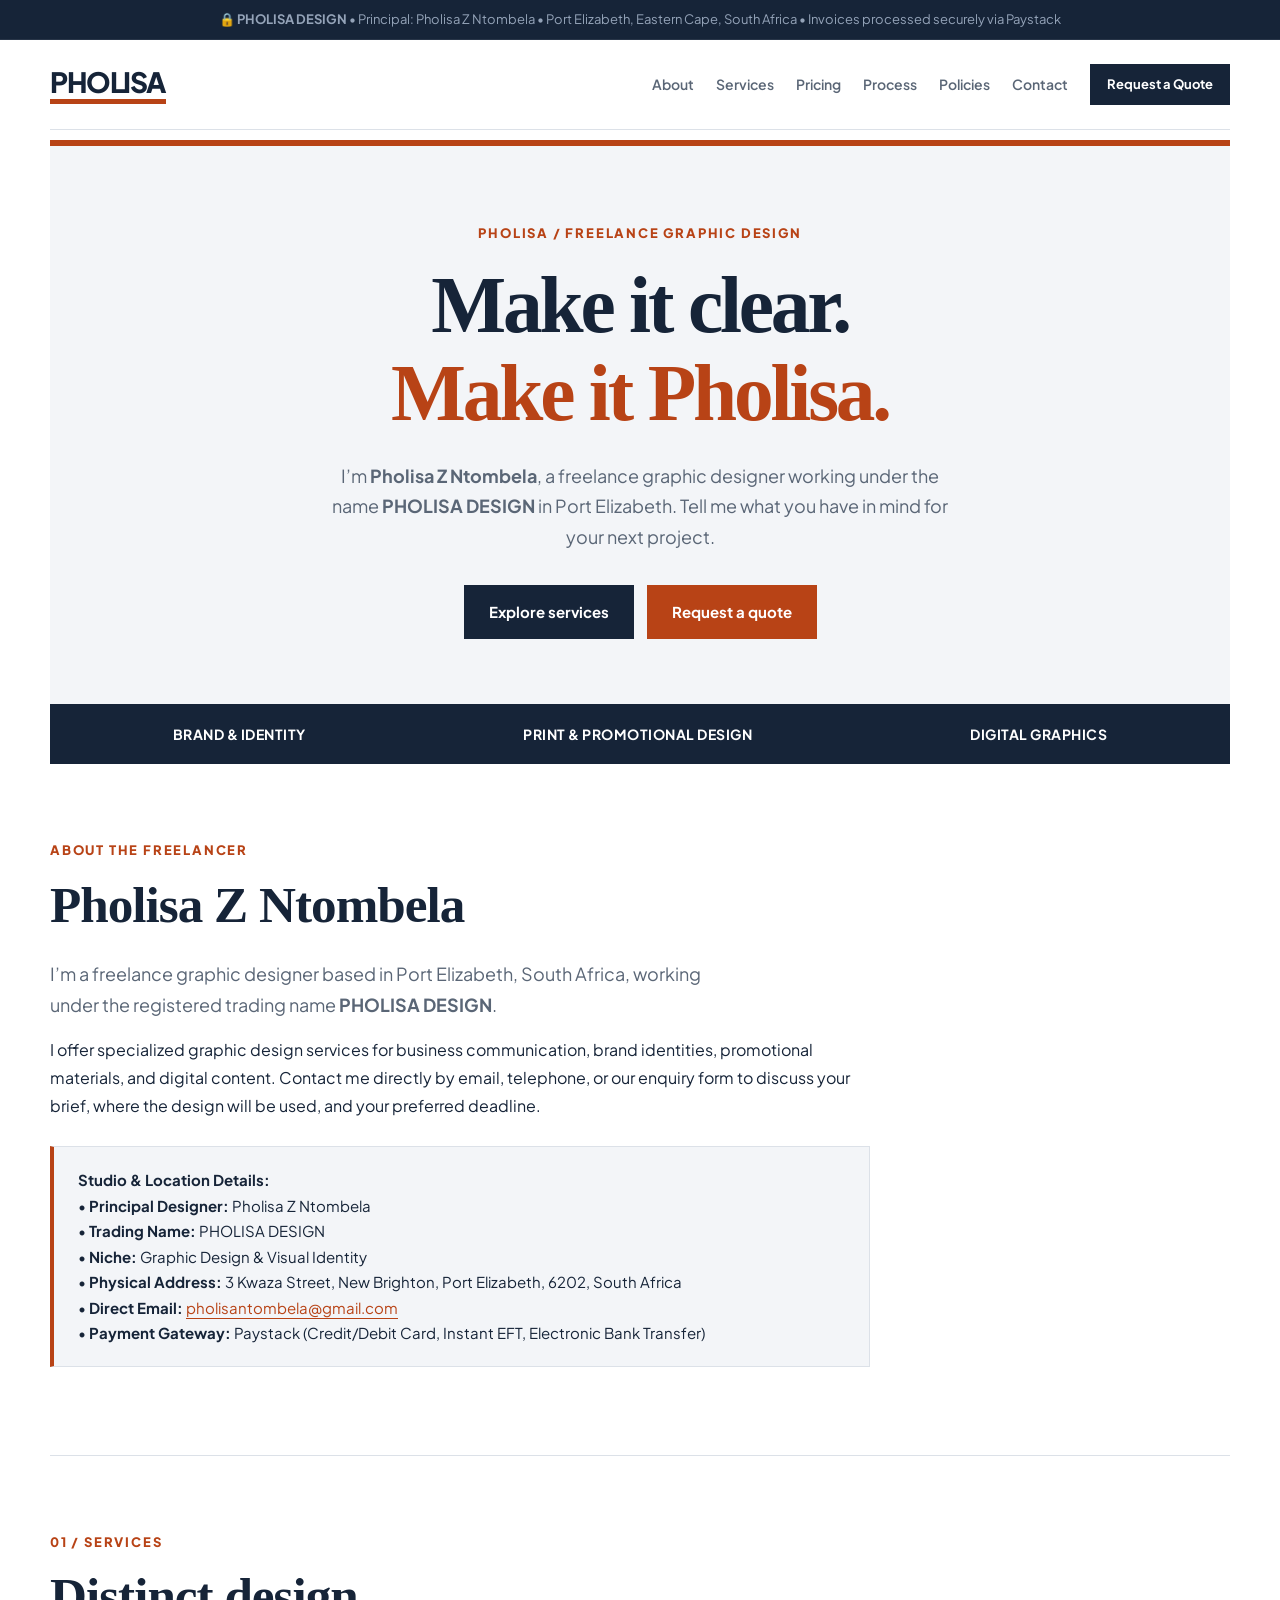
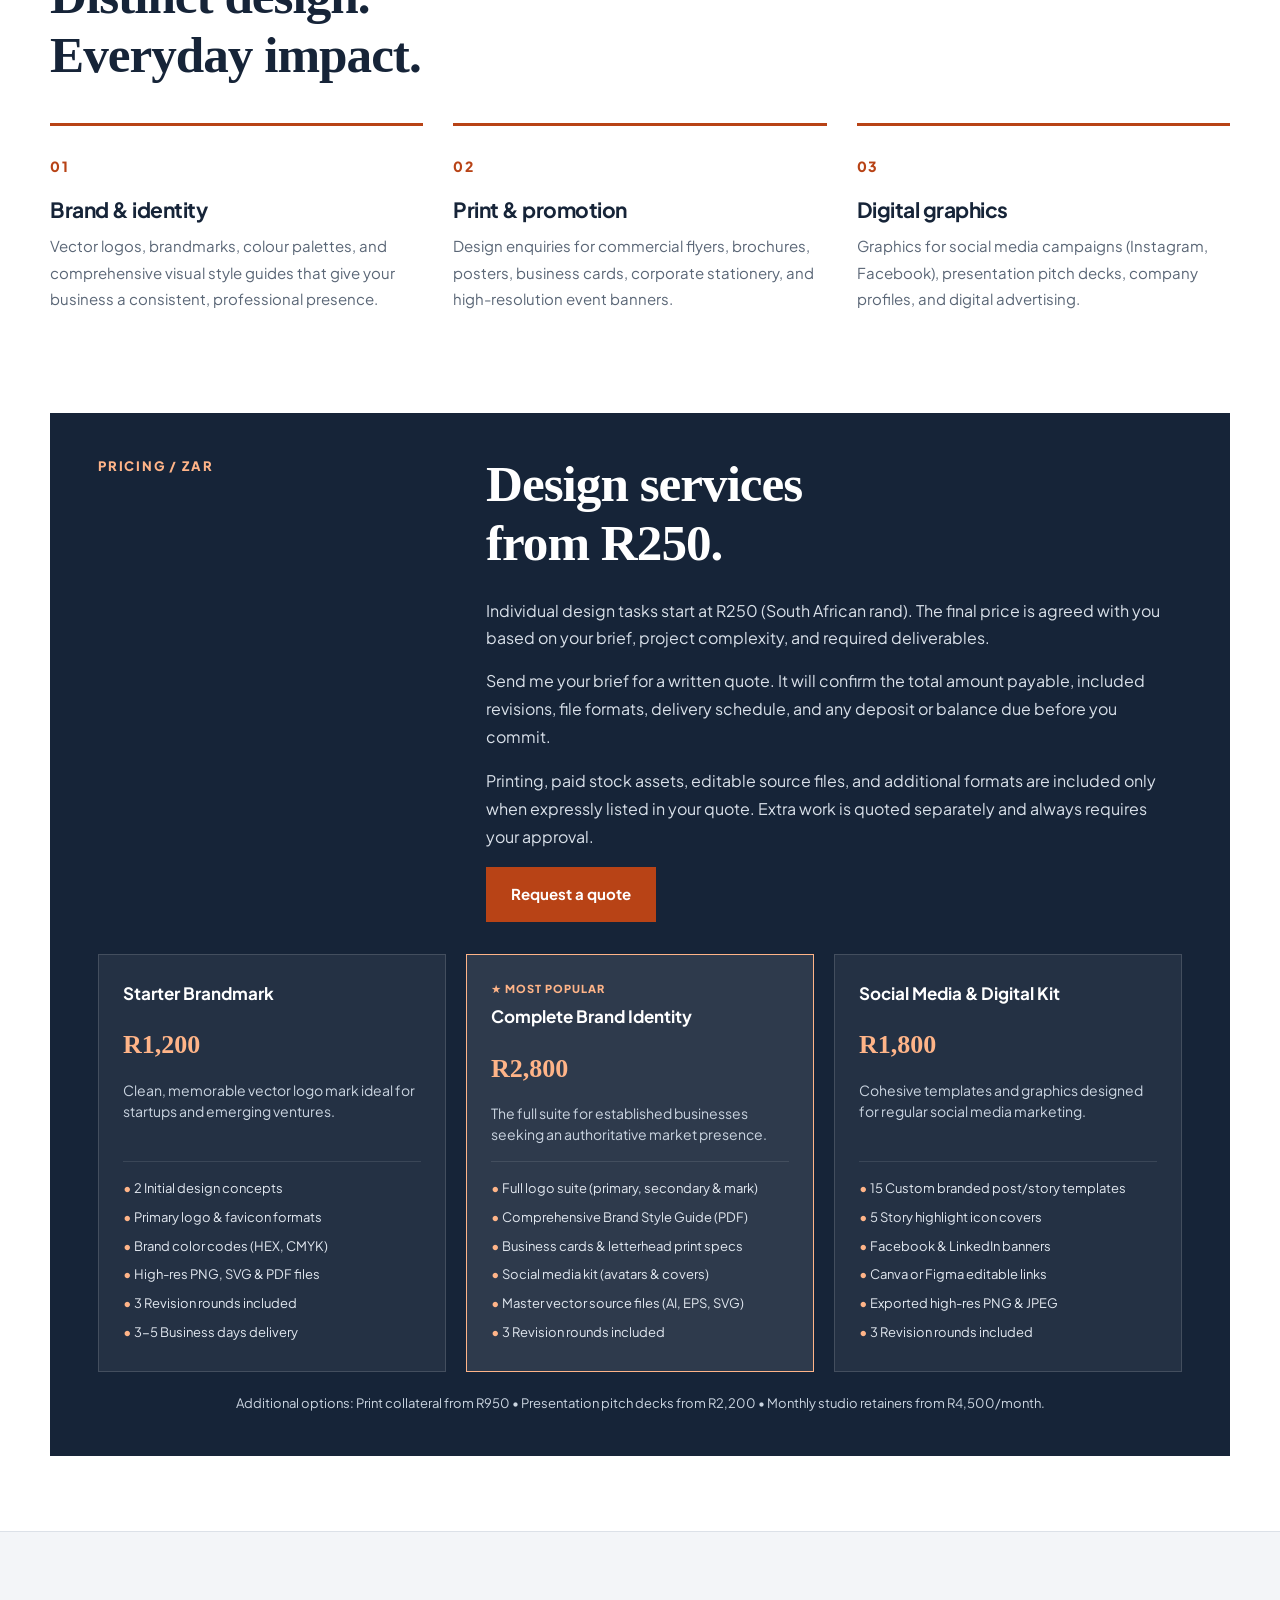
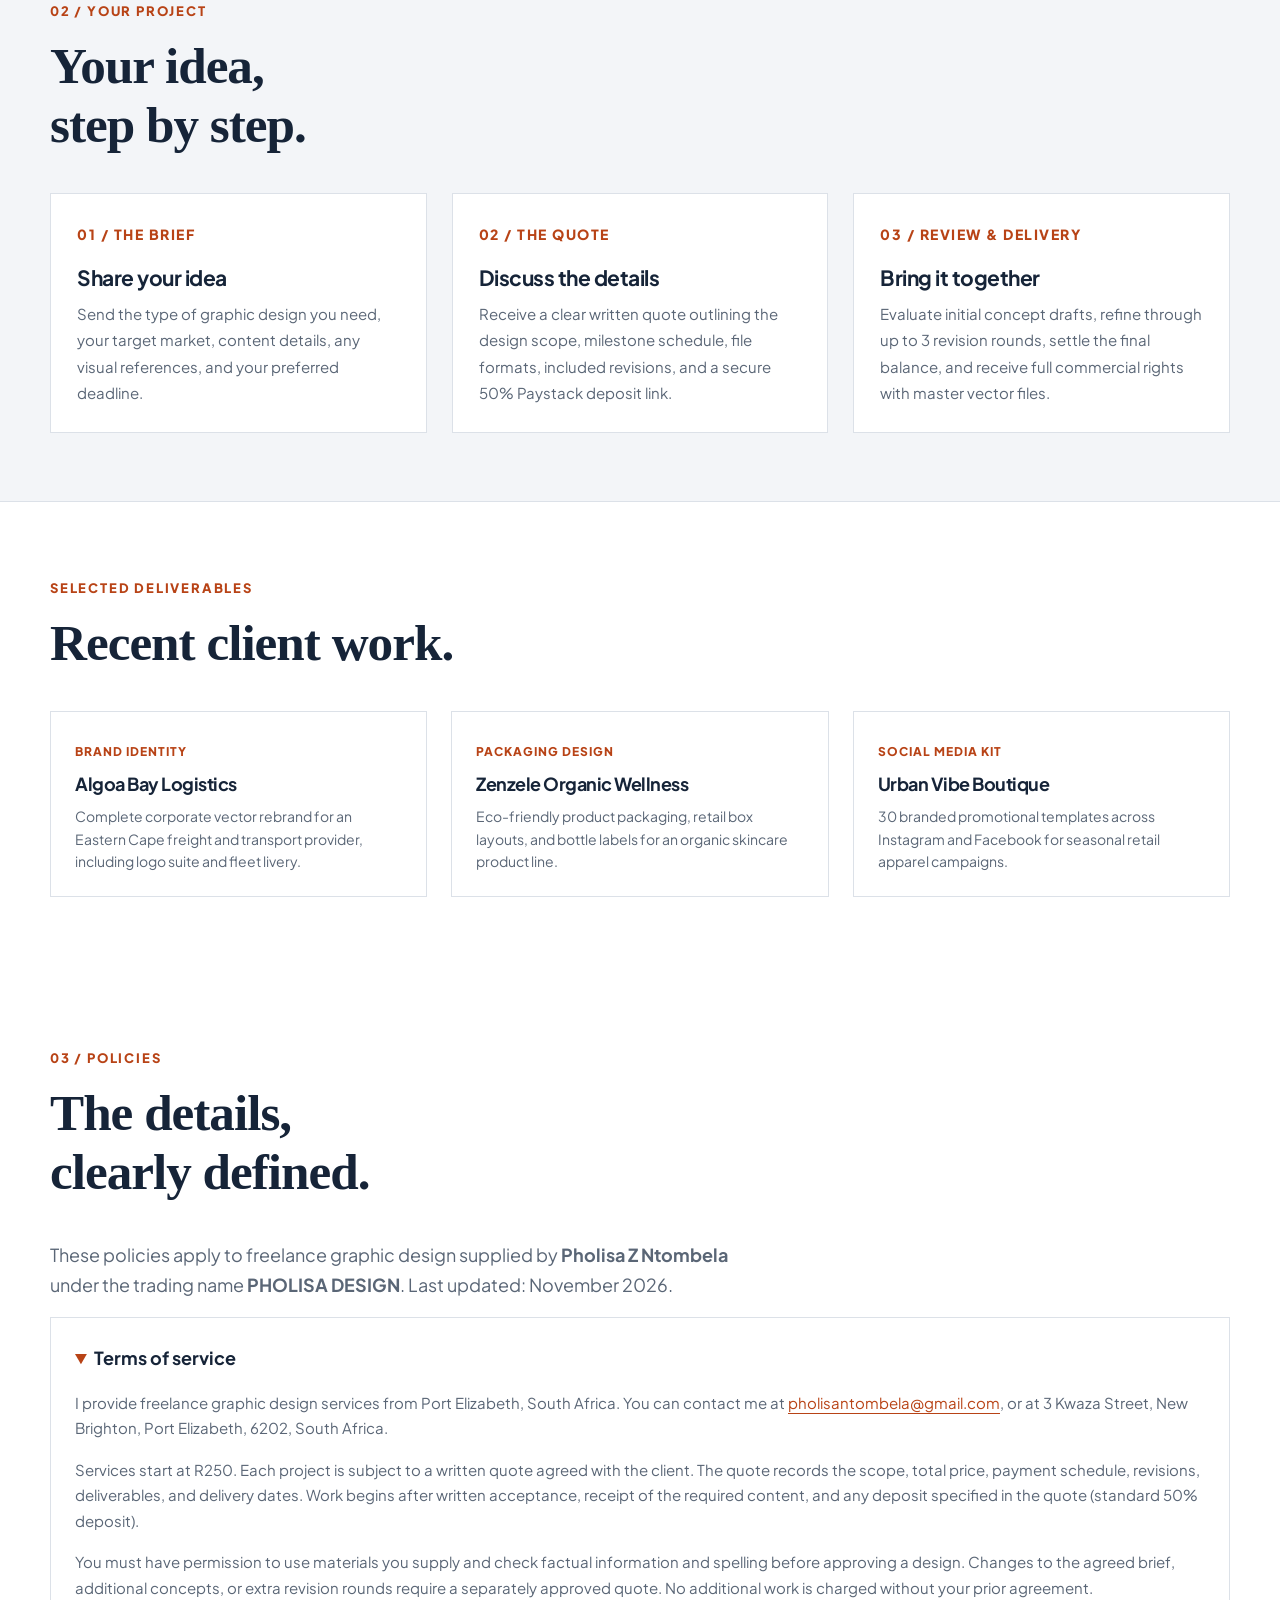
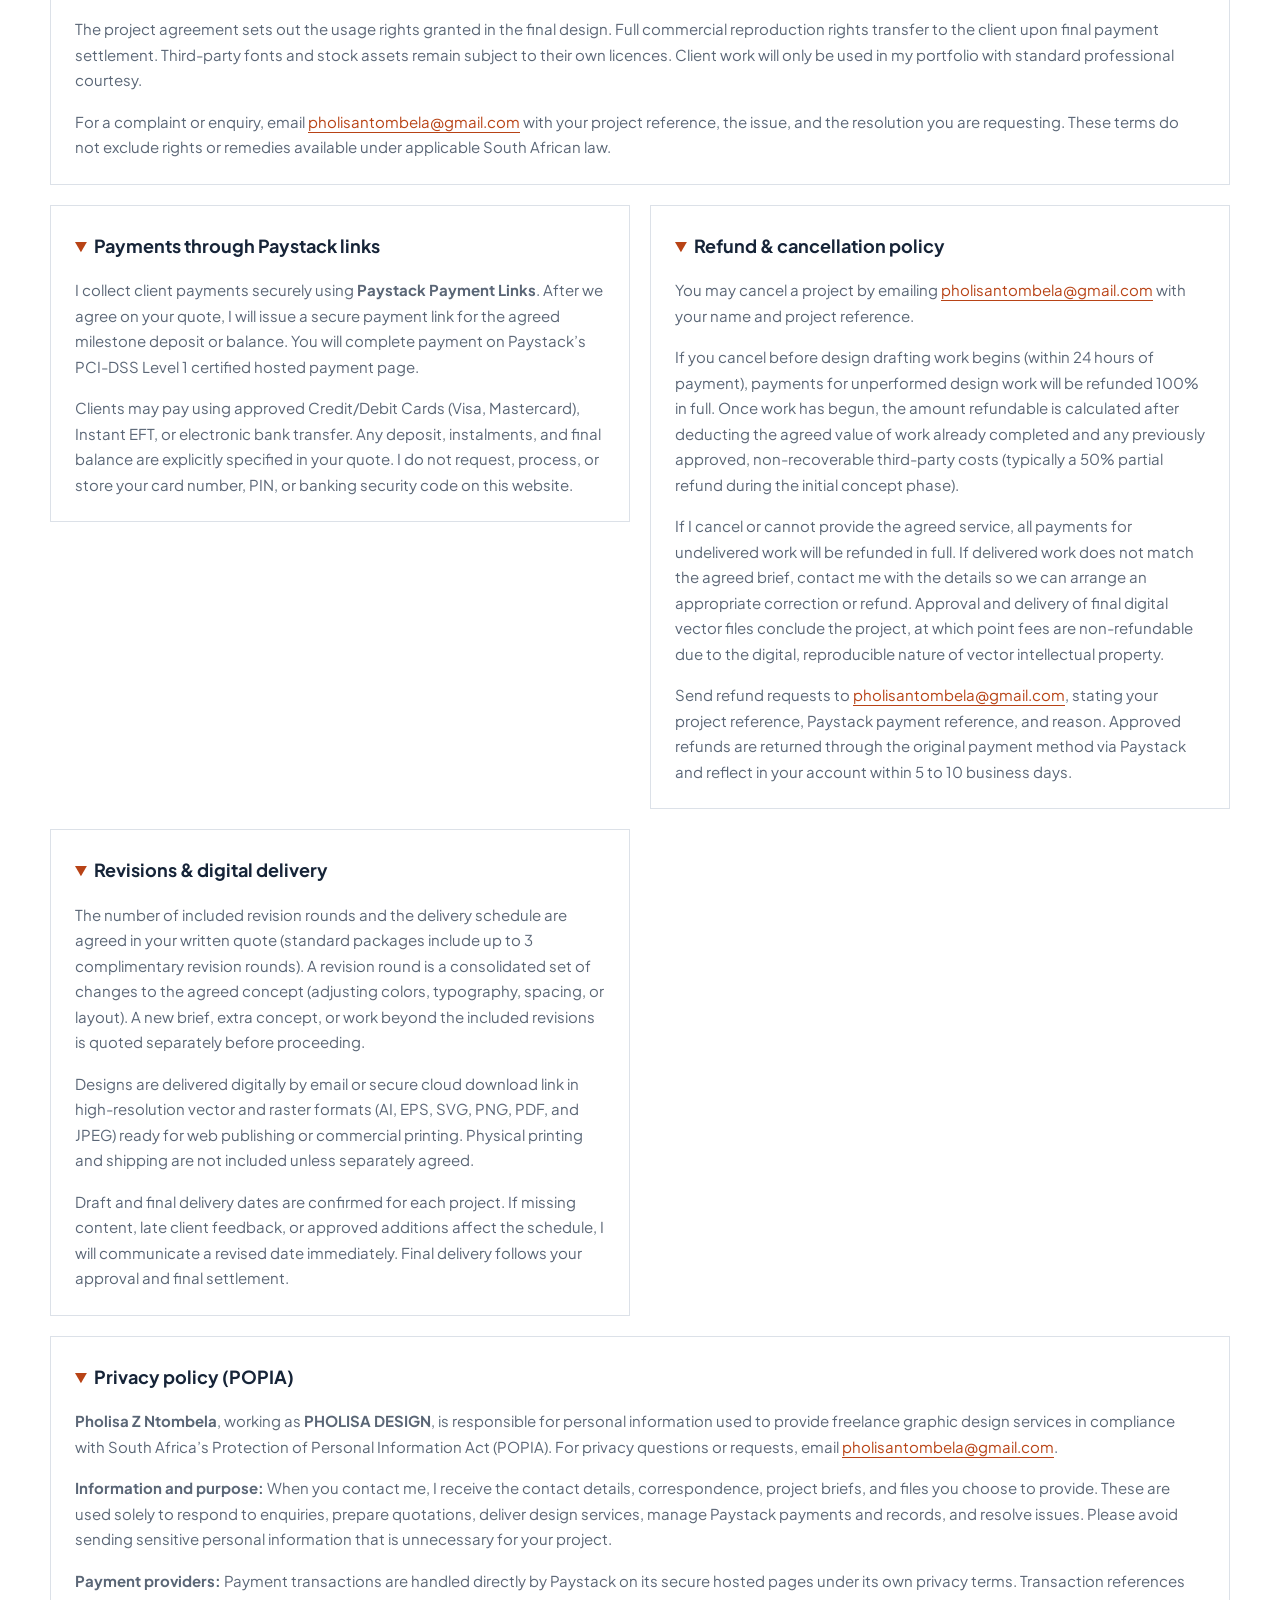
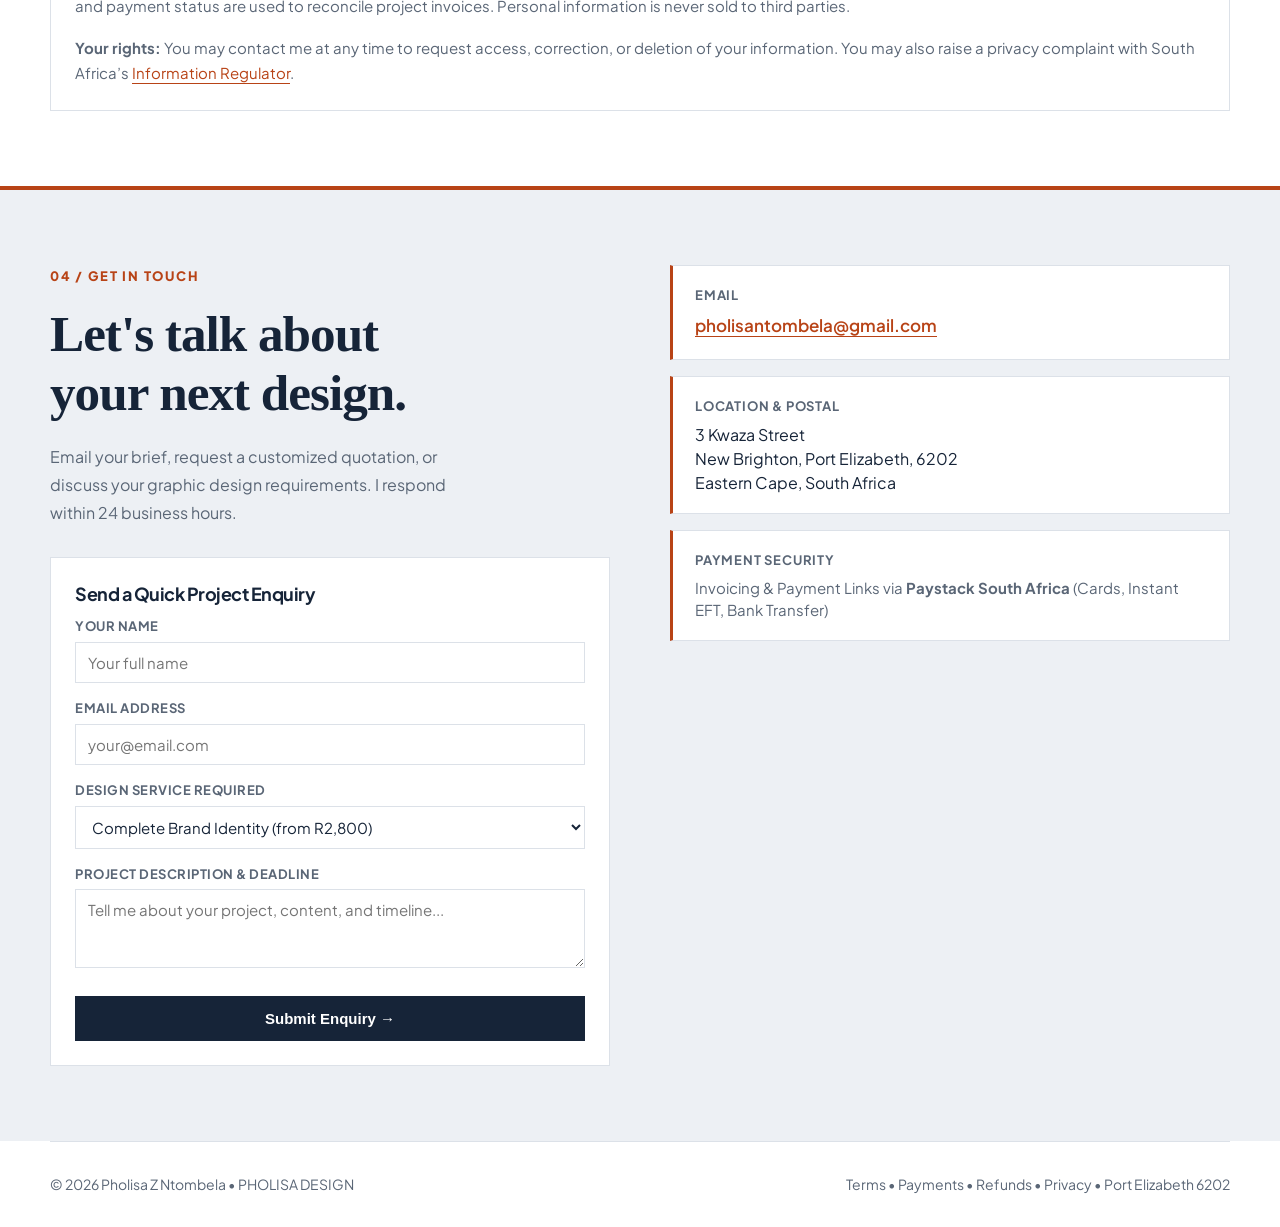
==== commit 010d8578: "Refactor design, structure and compliance inspired by NORK" ====
--- a/index.html
+++ b/index.html
@@ -1,649 +1,419 @@
-<!DOCTYPE html>
+<!doctype html>
 <html lang="en">
 <head>
-  <meta charset="UTF-8" />
-  <meta name="viewport" content="width=device-width, initial-scale=1.0" />
-  <title>PHOLISA DESIGN · Graphic Design &amp; Brand Identity Studio</title>
-  <meta name="description" content="Pholisa Z Ntombela (PHOLISA DESIGN) — Professional graphic design, corporate branding, social media kits, and print collateral based in Port Elizabeth (6202), South Africa." />
+  <meta charset="utf-8">
+  <meta name="viewport" content="width=device-width, initial-scale=1">
+  <title>Pholisa Z Ntombela | Freelance Graphic Designer in Port Elizabeth</title>
+  <meta name="description" content="Pholisa Z Ntombela is a freelance graphic designer based in Port Elizabeth (6202), working under the name PHOLISA DESIGN. Get in touch to request a quote.">
   
-  <!-- Google Fonts -->
-  <link rel="preconnect" href="https://fonts.googleapis.com" />
-  <link rel="preconnect" href="https://fonts.gstatic.com" crossorigin />
-  <link href="https://fonts.googleapis.com/css2?family=Playfair+Display:ital,wght@0,600;0,700;1,600&family=Plus+Jakarta+Sans:wght@300;400;500;600;700;800&display=swap" rel="stylesheet" />
+  <!-- Favicon -->
+  <link rel="icon" type="image/svg+xml" href="data:image/svg+xml,%3Csvg xmlns='http://www.w3.org/2000/svg' viewBox='0 0 32 32'%3E%3Crect width='32' height='32' fill='%23b84316'/%3E%3Ctext x='8' y='24' font-family='Arial' font-weight='bold' font-size='22' fill='white'%3EP%3C/text%3E%3C/svg%3E">
   
-  <!-- Main Stylesheet -->
-  <link rel="stylesheet" href="styles.css" />
+  <!-- Fonts & Stylesheet -->
+  <link rel="preconnect" href="https://fonts.googleapis.com">
+  <link rel="preconnect" href="https://fonts.gstatic.com" crossorigin>
+  <link href="https://fonts.googleapis.com/css2?family=Plus+Jakarta+Sans:wght@400;500;600;700;800&display=swap" rel="stylesheet">
+  <link rel="stylesheet" href="styles.css">
 </head>
 <body>
 
+  <a class="skip" href="#main">Skip to content</a>
+
   <!-- Top Announcement Bar -->
-  <div class="top-bar">
-    <span>🔒 <strong>Official Graphic Design Studio</strong> &bull; Pholisa Z Ntombela &bull; Port Elizabeth, Eastern Cape, South Africa &bull; Invoices processed securely via Paystack</span>
+  <div style="background:var(--ink);color:#94a3b8;font-size:13px;padding:8px 16px;text-align:center;border-bottom:1px solid rgba(255,255,255,0.08);">
+    <span>🔒 <strong>PHOLISA DESIGN</strong> &bull; Principal: Pholisa Z Ntombela &bull; Port Elizabeth, Eastern Cape, South Africa &bull; Invoices processed securely via Paystack</span>
   </div>
 
-  <!-- Navigation -->
-  <nav>
-    <div class="nav-inner">
-      <a href="#home" class="logo-brand">
-        <span class="logo-badge">PN</span>
-        <div class="logo-text">
-          <span class="logo-title">PHOLISA DESIGN</span>
-          <span class="logo-sub">Graphic Design &bull; Port Elizabeth</span>
-        </div>
-      </a>
-      <ul class="nav-links">
-        <li><a href="#about">About</a></li>
-        <li><a href="#services">Services</a></li>
-        <li><a href="#pricing">Pricing &amp; Packages</a></li>
-        <li><a href="#process">Process</a></li>
-        <li><a href="#portfolio">Portfolio</a></li>
-        <li><a href="#policy">Policies</a></li>
-        <li><a href="#contact">Contact</a></li>
-      </ul>
-      <a href="#contact" class="btn btn-primary btn-sm">Request a Quote</a>
-    </div>
-  </nav>
-
-  <!-- Hero Section -->
-  <section class="hero" id="home">
-    <div>
-      <span class="hero-badge">🎨 Graphic Design &bull; Brand Identity &bull; Port Elizabeth 6202</span>
-      <h1>Crafting Impactful Visuals<br />That <span class="highlight">Elevate Your Brand</span></h1>
-      <p>
-        I'm <strong>Pholisa Z Ntombela</strong>, a dedicated professional graphic designer providing bespoke visual identity, digital assets, and high-standard print media for businesses across South Africa and beyond.
-      </p>
-      <div class="btn-group">
-        <a href="#pricing" class="btn btn-primary">View Packages &amp; Pricing</a>
-        <a href="#portfolio" class="btn btn-outline">Explore Recent Work</a>
-        <a href="#contact" class="btn btn-outline">Get in Touch</a>
+  <div class="wrap">
+    <!-- Header -->
+    <header>
+      <a class="wordmark" href="#" aria-label="PHOLISA DESIGN home">PHOLISA</a>
+      <nav aria-label="Main navigation">
+        <a href="#about">About</a>
+        <a href="#services">Services</a>
+        <a href="#pricing">Pricing</a>
+        <a href="#process">Process</a>
+        <a href="#policy">Policies</a>
+        <a href="#contact">Contact</a>
+        <a href="#contact" class="nav-quote-btn">Request a Quote</a>
+      </nav>
+    </header>
+
+    <main id="main">
+      <!-- Hero -->
+      <section class="hero">
+        <div>
+          <span class="eyebrow">PHOLISA / Freelance graphic design</span>
+          <h1>Make it clear.<br><span>Make it Pholisa.</span></h1>
+          <p class="intro">
+            I’m <strong>Pholisa Z Ntombela</strong>, a freelance graphic designer working under the name <strong>PHOLISA DESIGN</strong> in Port Elizabeth. Tell me what you have in mind for your next project.
+          </p>
+          <a class="button" href="#services">Explore services</a>
+          <a class="button secondary" href="#contact">Request a quote</a>
+        </div>
+      </section>
+
+      <!-- Feature Strip -->
+      <div class="strip">
+        <span>Brand &amp; identity</span>
+        <span>Print &amp; promotional design</span>
+        <span>Digital graphics</span>
+      </div>
+
+      <!-- About Section -->
+      <section class="section" id="about">
+        <div class="section-top">
+          <span class="eyebrow">About the freelancer</span>
+          <div>
+            <h2>Pholisa Z Ntombela</h2>
+            <p class="intro" style="margin-top:24px;">
+              I’m a freelance graphic designer based in Port Elizabeth, South Africa, working under the registered trading name <strong>PHOLISA DESIGN</strong>.
+            </p>
+            <p>
+              I offer specialized graphic design services for business communication, brand identities, promotional materials, and digital content. Contact me directly by email, telephone, or our enquiry form to discuss your brief, where the design will be used, and your preferred deadline.
+            </p>
+
+            <div class="about-card">
+              <strong>Studio &amp; Location Details:</strong><br>
+              &bull; <strong>Principal Designer:</strong> Pholisa Z Ntombela<br>
+              &bull; <strong>Trading Name:</strong> PHOLISA DESIGN<br>
+              &bull; <strong>Niche:</strong> Graphic Design &amp; Visual Identity<br>
+              &bull; <strong>Physical Address:</strong> 3 Kwaza Street, New Brighton, Port Elizabeth, 6202, South Africa<br>
+              &bull; <strong>Direct Email:</strong> <a href="mailto:pholisantombela@gmail.com">pholisantombela@gmail.com</a><br>
+              &bull; <strong>Payment Gateway:</strong> Paystack (Credit/Debit Card, Instant EFT, Electronic Bank Transfer)
+            </div>
+          </div>
+        </div>
+      </section>
+
+      <!-- Services Section -->
+      <section class="section" id="services">
+        <div class="section-top">
+          <span class="eyebrow">01 / Services</span>
+          <h2>Distinct design.<br>Everyday impact.</h2>
+        </div>
+
+        <div class="services">
+          <article class="service">
+            <span class="number">01</span>
+            <h3>Brand &amp; identity</h3>
+            <p>Vector logos, brandmarks, colour palettes, and comprehensive visual style guides that give your business a consistent, professional presence.</p>
+          </article>
+          <article class="service">
+            <span class="number">02</span>
+            <h3>Print &amp; promotion</h3>
+            <p>Design enquiries for commercial flyers, brochures, posters, business cards, corporate stationery, and high-resolution event banners.</p>
+          </article>
+          <article class="service">
+            <span class="number">03</span>
+            <h3>Digital graphics</h3>
+            <p>Graphics for social media campaigns (Instagram, Facebook), presentation pitch decks, company profiles, and digital advertising.</p>
+          </article>
+        </div>
+      </section>
+
+      <!-- Pricing / ZAR Section -->
+      <section class="section" id="pricing">
+        <div class="section-top">
+          <span class="eyebrow">Pricing / ZAR</span>
+          <div>
+            <h2>Design services<br>from R250.</h2>
+            <p class="intro" style="margin-top:24px;">
+              Individual design tasks start at R250 (South African rand). The final price is agreed with you based on your brief, project complexity, and required deliverables.
+            </p>
+            <p>
+              Send me your brief for a written quote. It will confirm the total amount payable, included revisions, file formats, delivery schedule, and any deposit or balance due before you commit.
+            </p>
+            <p>
+              Printing, paid stock assets, editable source files, and additional formats are included only when expressly listed in your quote. Extra work is quoted separately and always requires your approval.
+            </p>
+            <a class="button" href="#contact">Request a quote</a>
+          </div>
+        </div>
+
+        <!-- Transparent Packages Grid -->
+        <div class="pricing-cards-grid">
+          <!-- Package 1 -->
+          <div class="pricing-item">
+            <div class="pricing-item-title">Starter Brandmark</div>
+            <div class="pricing-item-cost">R1,200</div>
+            <div class="pricing-item-desc">Clean, memorable vector logo mark ideal for startups and emerging ventures.</div>
+            <ul class="pricing-item-list">
+              <li>2 Initial design concepts</li>
+              <li>Primary logo &amp; favicon formats</li>
+              <li>Brand color codes (HEX, CMYK)</li>
+              <li>High-res PNG, SVG &amp; PDF files</li>
+              <li>3 Revision rounds included</li>
+              <li>3-5 Business days delivery</li>
+            </ul>
+          </div>
+
+          <!-- Package 2 (Featured) -->
+          <div class="pricing-item highlighted">
+            <div style="font-size:11px;font-weight:800;color:#ffb488;text-transform:uppercase;letter-spacing:1px;margin-bottom:4px;">★ Most Popular</div>
+            <div class="pricing-item-title">Complete Brand Identity</div>
+            <div class="pricing-item-cost">R2,800</div>
+            <div class="pricing-item-desc">The full suite for established businesses seeking an authoritative market presence.</div>
+            <ul class="pricing-item-list">
+              <li>Full logo suite (primary, secondary &amp; mark)</li>
+              <li>Comprehensive Brand Style Guide (PDF)</li>
+              <li>Business cards &amp; letterhead print specs</li>
+              <li>Social media kit (avatars &amp; covers)</li>
+              <li>Master vector source files (AI, EPS, SVG)</li>
+              <li>3 Revision rounds included</li>
+            </ul>
+          </div>
+
+          <!-- Package 3 -->
+          <div class="pricing-item">
+            <div class="pricing-item-title">Social Media &amp; Digital Kit</div>
+            <div class="pricing-item-cost">R1,800</div>
+            <div class="pricing-item-desc">Cohesive templates and graphics designed for regular social media marketing.</div>
+            <ul class="pricing-item-list">
+              <li>15 Custom branded post/story templates</li>
+              <li>5 Story highlight icon covers</li>
+              <li>Facebook &amp; LinkedIn banners</li>
+              <li>Canva or Figma editable links</li>
+              <li>Exported high-res PNG &amp; JPEG</li>
+              <li>3 Revision rounds included</li>
+            </ul>
+          </div>
+        </div>
+
+        <div style="margin-top:20px;font-size:13px;color:#cbd5e1;text-align:center;">
+          Additional options: Print collateral from R950 &bull; Presentation pitch decks from R2,200 &bull; Monthly studio retainers from R4,500/month.
+        </div>
+      </section>
+
+    </main>
+  </div>
+
+  <!-- Process Section -->
+  <section class="process" id="process">
+    <div class="wrap section">
+      <div class="section-top">
+        <span class="eyebrow">02 / Your project</span>
+        <h2>Your idea,<br>step by step.</h2>
+      </div>
+      <div class="steps">
+        <div>
+          <span class="number">01 / THE BRIEF</span>
+          <h3>Share your idea</h3>
+          <p>Send the type of graphic design you need, your target market, content details, any visual references, and your preferred deadline.</p>
+        </div>
+        <div>
+          <span class="number">02 / THE QUOTE</span>
+          <h3>Discuss the details</h3>
+          <p>Receive a clear written quote outlining the design scope, milestone schedule, file formats, included revisions, and a secure 50% Paystack deposit link.</p>
+        </div>
+        <div>
+          <span class="number">03 / REVIEW &amp; DELIVERY</span>
+          <h3>Bring it together</h3>
+          <p>Evaluate initial concept drafts, refine through up to 3 revision rounds, settle the final balance, and receive full commercial rights with master vector files.</p>
+        </div>
       </div>
     </div>
   </section>
 
-  <hr class="divider" />
-
-  <!-- About Section -->
-  <section id="about">
-    <div class="container">
-      <div class="about-grid">
-        <div class="about-text">
-          <p class="section-label">About the Studio</p>
-          <h2>Passionate Graphic Design Driven by Purpose &amp; Precision</h2>
-          <p>
-            Operating under the principal name <strong>Pholisa Z Ntombela</strong> (trading as <strong>PHOLISA DESIGN</strong>), I run a boutique graphic design studio situated at <strong>3 Kwaza Street, New Brighton, Port Elizabeth, 6202, South Africa</strong>.
-          </p>
-          <p>
-            I specialize in transforming brand ideas into memorable visual identities. From startups needing their first vector logo to established companies revamping their marketing collateral, I deliver clean, strategic, and production-ready creative assets.
-          </p>
-          <p>
-            Every design project adheres to clear milestone agreements, strict turnaround timelines, and transparent pricing with no hidden fees.
-          </p>
-          
-          <div class="business-id-card">
-            <strong>Studio Registration &amp; Location Details:</strong><br />
-            &bull; <strong>Principal Designer:</strong> Pholisa Z Ntombela<br />
-            &bull; <strong>Specialization:</strong> Graphic Design &amp; Brand Systems<br />
-            &bull; <strong>Address:</strong> 3 Kwaza Street, New Brighton, Port Elizabeth, 6202, South Africa<br />
-            &bull; <strong>Direct Email:</strong> <a href="mailto:pholisantombela@gmail.com" style="color:var(--clr-accent);">pholisantombela@gmail.com</a><br />
-            &bull; <strong>Payment Gateway:</strong> Paystack (Credit/Debit Card, Instant EFT, Bank Transfer)
-          </div>
-
-          <div style="margin-top: 1.5rem;">
-            <a href="#contact" class="btn btn-primary">Start a Collaboration</a>
-          </div>
-        </div>
-
-        <div class="stats-grid">
-          <div class="stat-card">
-            <div class="num">100%</div>
-            <div class="lbl">Client Satisfaction Guarantee</div>
-          </div>
-          <div class="stat-card">
-            <div class="num">3 Rounds</div>
-            <div class="lbl">Included Free Revisions</div>
-          </div>
-          <div class="stat-card">
-            <div class="num">Vector</div>
-            <div class="lbl">Print-Ready High-Res Formats</div>
-          </div>
-          <div class="stat-card">
-            <div class="num">Paystack</div>
-            <div class="lbl">Secure Invoicing &amp; EFT</div>
-          </div>
+  <!-- Selected Work Section -->
+  <div class="wrap">
+    <section class="section" id="work">
+      <div class="section-top">
+        <span class="eyebrow">Selected Deliverables</span>
+        <h2>Recent client work.</h2>
+      </div>
+      <div class="work-grid">
+        <div class="work-card">
+          <span class="work-tag">Brand Identity</span>
+          <h3>Algoa Bay Logistics</h3>
+          <p>Complete corporate vector rebrand for an Eastern Cape freight and transport provider, including logo suite and fleet livery.</p>
+        </div>
+        <div class="work-card">
+          <span class="work-tag">Packaging Design</span>
+          <h3>Zenzele Organic Wellness</h3>
+          <p>Eco-friendly product packaging, retail box layouts, and bottle labels for an organic skincare product line.</p>
+        </div>
+        <div class="work-card">
+          <span class="work-tag">Social Media Kit</span>
+          <h3>Urban Vibe Boutique</h3>
+          <p>30 branded promotional templates across Instagram and Facebook for seasonal retail apparel campaigns.</p>
+        </div>
+      </div>
+    </section>
+
+    <!-- Policies Section (Accordion details inspired by NORK) -->
+    <section class="section" id="policy">
+      <div class="section-top">
+        <span class="eyebrow">03 / Policies</span>
+        <h2>The details,<br>clearly defined.</h2>
+      </div>
+      <p class="intro">
+        These policies apply to freelance graphic design supplied by <strong>Pholisa Z Ntombela</strong> under the trading name <strong>PHOLISA DESIGN</strong>. Last updated: November 2026.
+      </p>
+
+      <div class="project">
+        <!-- 1. Terms of Service -->
+        <details open id="terms">
+          <summary>Terms of service</summary>
+          <p>
+            I provide freelance graphic design services from Port Elizabeth, South Africa. You can contact me at <a href="mailto:pholisantombela@gmail.com">pholisantombela@gmail.com</a>, or at 3 Kwaza Street, New Brighton, Port Elizabeth, 6202, South Africa.
+          </p>
+          <p>
+            Services start at R250. Each project is subject to a written quote agreed with the client. The quote records the scope, total price, payment schedule, revisions, deliverables, and delivery dates. Work begins after written acceptance, receipt of the required content, and any deposit specified in the quote (standard 50% deposit).
+          </p>
+          <p>
+            You must have permission to use materials you supply and check factual information and spelling before approving a design. Changes to the agreed brief, additional concepts, or extra revision rounds require a separately approved quote. No additional work is charged without your prior agreement.
+          </p>
+          <p>
+            The project agreement sets out the usage rights granted in the final design. Full commercial reproduction rights transfer to the client upon final payment settlement. Third-party fonts and stock assets remain subject to their own licences. Client work will only be used in my portfolio with standard professional courtesy.
+          </p>
+          <p>
+            For a complaint or enquiry, email <a href="mailto:pholisantombela@gmail.com">pholisantombela@gmail.com</a> with your project reference, the issue, and the resolution you are requesting. These terms do not exclude rights or remedies available under applicable South African law.
+          </p>
+        </details>
+
+        <!-- 2. Payments via Paystack -->
+        <details open id="payments">
+          <summary>Payments through Paystack links</summary>
+          <p>
+            I collect client payments securely using <strong>Paystack Payment Links</strong>. After we agree on your quote, I will issue a secure payment link for the agreed milestone deposit or balance. You will complete payment on Paystack’s PCI-DSS Level 1 certified hosted payment page.
+          </p>
+          <p>
+            Clients may pay using approved Credit/Debit Cards (Visa, Mastercard), Instant EFT, or electronic bank transfer. Any deposit, instalments, and final balance are explicitly specified in your quote. I do not request, process, or store your card number, PIN, or banking security code on this website.
+          </p>
+        </details>
+
+        <!-- 3. Refund & Cancellation Policy -->
+        <details open id="refunds">
+          <summary>Refund &amp; cancellation policy</summary>
+          <p>
+            You may cancel a project by emailing <a href="mailto:pholisantombela@gmail.com">pholisantombela@gmail.com</a> with your name and project reference.
+          </p>
+          <p>
+            If you cancel before design drafting work begins (within 24 hours of payment), payments for unperformed design work will be refunded 100% in full. Once work has begun, the amount refundable is calculated after deducting the agreed value of work already completed and any previously approved, non-recoverable third-party costs (typically a 50% partial refund during the initial concept phase).
+          </p>
+          <p>
+            If I cancel or cannot provide the agreed service, all payments for undelivered work will be refunded in full. If delivered work does not match the agreed brief, contact me with the details so we can arrange an appropriate correction or refund. Approval and delivery of final digital vector files conclude the project, at which point fees are non-refundable due to the digital, reproducible nature of vector intellectual property.
+          </p>
+          <p>
+            Send refund requests to <a href="mailto:pholisantombela@gmail.com">pholisantombela@gmail.com</a>, stating your project reference, Paystack payment reference, and reason. Approved refunds are returned through the original payment method via Paystack and reflect in your account within 5 to 10 business days.
+          </p>
+        </details>
+
+        <!-- 4. Revisions & Digital Delivery -->
+        <details open id="delivery">
+          <summary>Revisions &amp; digital delivery</summary>
+          <p>
+            The number of included revision rounds and the delivery schedule are agreed in your written quote (standard packages include up to 3 complimentary revision rounds). A revision round is a consolidated set of changes to the agreed concept (adjusting colors, typography, spacing, or layout). A new brief, extra concept, or work beyond the included revisions is quoted separately before proceeding.
+          </p>
+          <p>
+            Designs are delivered digitally by email or secure cloud download link in high-resolution vector and raster formats (AI, EPS, SVG, PNG, PDF, and JPEG) ready for web publishing or commercial printing. Physical printing and shipping are not included unless separately agreed.
+          </p>
+          <p>
+            Draft and final delivery dates are confirmed for each project. If missing content, late client feedback, or approved additions affect the schedule, I will communicate a revised date immediately. Final delivery follows your approval and final settlement.
+          </p>
+        </details>
+
+        <!-- 5. Privacy Policy (POPIA compliant) -->
+        <details open id="privacy">
+          <summary>Privacy policy (POPIA)</summary>
+          <p>
+            <strong>Pholisa Z Ntombela</strong>, working as <strong>PHOLISA DESIGN</strong>, is responsible for personal information used to provide freelance graphic design services in compliance with South Africa’s Protection of Personal Information Act (POPIA). For privacy questions or requests, email <a href="mailto:pholisantombela@gmail.com">pholisantombela@gmail.com</a>.
+          </p>
+          <p>
+            <strong>Information and purpose:</strong> When you contact me, I receive the contact details, correspondence, project briefs, and files you choose to provide. These are used solely to respond to enquiries, prepare quotations, deliver design services, manage Paystack payments and records, and resolve issues. Please avoid sending sensitive personal information that is unnecessary for your project.
+          </p>
+          <p>
+            <strong>Payment providers:</strong> Payment transactions are handled directly by Paystack on its secure hosted pages under its own privacy terms. Transaction references and payment status are used to reconcile project invoices. Personal information is never sold to third parties.
+          </p>
+          <p>
+            <strong>Your rights:</strong> You may contact me at any time to request access, correction, or deletion of your information. You may also raise a privacy complaint with South Africa’s <a href="https://inforegulator.org.za/" target="_blank" rel="noopener">Information Regulator</a>.
+          </p>
+        </details>
+      </div>
+    </section>
+  </div>
+
+  <!-- Contact Section -->
+  <section class="contact" id="contact">
+    <div class="wrap section contact-grid">
+      <div>
+        <span class="eyebrow">04 / Get in touch</span>
+        <h2>Let's talk about<br>your next design.</h2>
+        <p>
+          Email your brief, request a customized quotation, or discuss your graphic design requirements. I respond within 24 business hours.
+        </p>
+
+        <!-- Project Enquiry Form -->
+        <div class="enquiry-form-wrap">
+          <h3>Send a Quick Project Enquiry</h3>
+          <form action="mailto:pholisantombela@gmail.com" method="GET" enctype="text/plain">
+            <div class="form-field">
+              <label for="name">Your Name</label>
+              <input type="text" id="name" name="name" placeholder="Your full name" required>
+            </div>
+            <div class="form-field">
+              <label for="email">Email Address</label>
+              <input type="email" id="email" name="email" placeholder="your@email.com" required>
+            </div>
+            <div class="form-field">
+              <label for="service">Design Service Required</label>
+              <select id="service" name="subject">
+                <option value="Starter Brandmark (from R1,200)">Starter Brandmark (from R1,200)</option>
+                <option value="Complete Brand Identity (from R2,800)" selected>Complete Brand Identity (from R2,800)</option>
+                <option value="Social Media Kit (from R1,800)">Social Media Kit (from R1,800)</option>
+                <option value="Print Collateral / Flyer (from R950)">Print Collateral / Flyer (from R950)</option>
+                <option value="Presentation Pitch Deck (from R2,200)">Presentation Pitch Deck (from R2,200)</option>
+                <option value="Monthly Studio Retainer (from R4,500/mo)">Monthly Studio Retainer (from R4,500/mo)</option>
+                <option value="Custom Graphic Design Brief">Custom Graphic Design Brief</option>
+              </select>
+            </div>
+            <div class="form-field">
+              <label for="message">Project Description &amp; Deadline</label>
+              <textarea id="message" name="body" rows="3" placeholder="Tell me about your project, content, and timeline..."></textarea>
+            </div>
+            <button type="submit" class="button" style="width:100%;margin-top:6px;">Submit Enquiry &rarr;</button>
+          </form>
+        </div>
+      </div>
+
+      <!-- Contact Info Cards -->
+      <div class="contact-list">
+        <div>
+          <span class="label">Email</span>
+          <a href="mailto:pholisantombela@gmail.com">pholisantombela@gmail.com</a>
+        </div>
+        <div>
+          <span class="label">Location &amp; Postal</span>
+          <address>
+            3 Kwaza Street<br>
+            New Brighton, Port Elizabeth, 6202<br>
+            Eastern Cape, South Africa
+          </address>
+        </div>
+        <div>
+          <span class="label">Payment Security</span>
+          <span style="font-size:15px;color:var(--muted);display:block;line-height:1.5;">
+            Invoicing &amp; Payment Links via <strong>Paystack South Africa</strong> (Cards, Instant EFT, Bank Transfer)
+          </span>
         </div>
       </div>
     </div>
   </section>
 
-  <hr class="divider" />
-
-  <!-- Services Section -->
-  <section id="services" class="alt-bg">
-    <div class="container">
-      <p class="section-label">Core Capabilities</p>
-      <h2 class="section-title">Specialized Graphic Design Services</h2>
-      <p class="section-sub">
-        Comprehensive design solutions tailored to give your business an authoritative, attractive, and cohesive presence across all platforms.
-      </p>
-
-      <div class="services-grid">
-        <!-- Service 1 -->
-        <div class="service-card">
-          <div class="service-icon">✒️</div>
-          <h3>Logo &amp; Brand Identity Design</h3>
-          <p>
-            Unique, memorable vector logo systems (primary mark, secondary logo, submarks, favicon) along with typography guidelines and comprehensive brand style sheets.
-          </p>
-          <div class="service-tags">
-            <span class="service-tag">Vector AI/EPS</span>
-            <span class="service-tag">Color Palette</span>
-            <span class="service-tag">Style Guide</span>
-          </div>
-        </div>
-
-        <!-- Service 2 -->
-        <div class="service-card">
-          <div class="service-icon">📱</div>
-          <h3>Social Media Kits &amp; Content</h3>
-          <p>
-            Custom, cohesive social media post &amp; story graphics, Instagram carousels, promotional flyers, and banner sets designed to maximize engagement and follower trust.
-          </p>
-          <div class="service-tags">
-            <span class="service-tag">Instagram</span>
-            <span class="service-tag">Facebook</span>
-            <span class="service-tag">Canva/Figma Templates</span>
-          </div>
-        </div>
-
-        <!-- Service 3 -->
-        <div class="service-card">
-          <div class="service-icon">📄</div>
-          <h3>Corporate Stationery &amp; Collateral</h3>
-          <p>
-            Complete business stationery suites including business cards, letterheads, branded invoice templates, presentation folders, and email signatures.
-          </p>
-          <div class="service-tags">
-            <span class="service-tag">Business Cards</span>
-            <span class="service-tag">Letterheads</span>
-            <span class="service-tag">Print-Ready</span>
-          </div>
-        </div>
-
-        <!-- Service 4 -->
-        <div class="service-card">
-          <div class="service-icon">📰</div>
-          <h3>Marketing Print Materials</h3>
-          <p>
-            High-impact promotional flyers, brochures (bi-fold &amp; tri-fold), posters, event banners, and roll-up signage prepared with precise CMYK color calibration and bleed margins.
-          </p>
-          <div class="service-tags">
-            <span class="service-tag">Brochures</span>
-            <span class="service-tag">Posters</span>
-            <span class="service-tag">Roll-Up Banners</span>
-          </div>
-        </div>
-
-        <!-- Service 5 -->
-        <div class="service-card">
-          <div class="service-icon">📊</div>
-          <h3>Company Profiles &amp; Pitch Decks</h3>
-          <p>
-            Executive-level PowerPoint and PDF presentation decks, investor pitch decks, corporate proposals, and interactive digital brochures designed to win business.
-          </p>
-          <div class="service-tags">
-            <span class="service-tag">10-20 Slides</span>
-            <span class="service-tag">Infographics</span>
-            <span class="service-tag">PDF / PPTX</span>
-          </div>
-        </div>
-
-        <!-- Service 6 -->
-        <div class="service-card">
-          <div class="service-icon">📦</div>
-          <h3>Packaging &amp; Label Design</h3>
-          <p>
-            Custom product labels, packaging sleeves, box layouts, and retail display assets crafted to stand out on store shelves and in e-commerce product photos.
-          </p>
-          <div class="service-tags">
-            <span class="service-tag">Dielines</span>
-            <span class="service-tag">Labels</span>
-            <span class="service-tag">Retail Ready</span>
-          </div>
-        </div>
-      </div>
-    </div>
-  </section>
-
-  <hr class="divider" />
-
-  <!-- Pricing & Packages Section -->
-  <section id="pricing">
-    <div class="container">
-      <p class="section-label">Investment &amp; Rates</p>
-      <h2 class="section-title">Transparent Services &amp; Pricing</h2>
-      <p class="section-sub">
-        Clear, competitive rates structured in South African Rand (ZAR). No surprise costs, milestone billing via Paystack, and full intellectual property transfer upon final settlement.
-      </p>
-
-      <div class="pricing-grid">
-        <!-- Package 1: Starter Logo -->
-        <div class="pricing-card">
-          <div class="pricing-header">
-            <h3>Starter Brandmark</h3>
-            <p class="pricing-desc">Ideal for new ventures needing a clean, professional logo mark to kickstart operations.</p>
-          </div>
-          <div class="pricing-amount">
-            <span class="currency">R</span>
-            <span class="price">1,200</span>
-            <span class="period">/ one-off</span>
-          </div>
-          <ul class="pricing-features">
-            <li>2 Distinct Logo Design Concepts</li>
-            <li>Primary Logo &amp; Favicon Formats</li>
-            <li>Brand Color Codes (HEX, RGB, CMYK)</li>
-            <li>High-Res PNG, JPEG, SVG &amp; PDF files</li>
-            <li>3 Revision Rounds Included</li>
-            <li>3-5 Business Days Delivery</li>
-          </ul>
-          <a href="#contact" class="btn btn-outline">Select Starter Plan</a>
-        </div>
-
-        <!-- Package 2: Full Brand Identity (Featured) -->
-        <div class="pricing-card featured">
-          <span class="featured-pill">Most Popular</span>
-          <div class="pricing-header">
-            <h3>Complete Brand Identity</h3>
-            <p class="pricing-desc">The complete package for established businesses and brands seeking a standout market presence.</p>
-          </div>
-          <div class="pricing-amount">
-            <span class="currency">R</span>
-            <span class="price">2,800</span>
-            <span class="period">/ one-off</span>
-          </div>
-          <ul class="pricing-features">
-            <li>Full Logo Suite (Primary, Secondary &amp; Submarks)</li>
-            <li>Comprehensive Brand Style Guide (PDF)</li>
-            <li>Complete Color Palette &amp; Typography System</li>
-            <li>Business Card &amp; Letterhead Print Layouts</li>
-            <li>Social Media Profile Kit (Avatars &amp; Covers)</li>
-            <li>Master Vector Source Files (AI, EPS, SVG)</li>
-            <li>3 Revision Rounds Included</li>
-            <li>5-7 Business Days Delivery</li>
-          </ul>
-          <a href="#contact" class="btn btn-primary">Choose Brand Identity</a>
-        </div>
-
-        <!-- Package 3: Social Media & Marketing Kit -->
-        <div class="pricing-card">
-          <div class="pricing-header">
-            <h3>Social Media Kit</h3>
-            <p class="pricing-desc">High-engagement templates and graphics for consistent digital marketing campaigns.</p>
-          </div>
-          <div class="pricing-amount">
-            <span class="currency">R</span>
-            <span class="price">1,800</span>
-            <span class="period">/ one-off</span>
-          </div>
-          <ul class="pricing-features">
-            <li>15 Branded Social Media Post Templates</li>
-            <li>5 Story &amp; Highlight Icon Covers</li>
-            <li>Facebook &amp; LinkedIn Header Banners</li>
-            <li>Editable Canva or Figma Source Links</li>
-            <li>Exported High-Resolution JPEGs / PNGs</li>
-            <li>3 Revision Rounds Included</li>
-            <li>4-6 Business Days Delivery</li>
-          </ul>
-          <a href="#contact" class="btn btn-outline">Select Social Kit</a>
-        </div>
-
-        <!-- Package 4: Print & Collateral Suite -->
-        <div class="pricing-card">
-          <div class="pricing-header">
-            <h3>Print &amp; Marketing Collateral</h3>
-            <p class="pricing-desc">Brochures, flyers, roll-up banners, and posters calibrated for commercial printing.</p>
-          </div>
-          <div class="pricing-amount">
-            <span class="currency">R</span>
-            <span class="price">950</span>
-            <span class="period">/ per item</span>
-          </div>
-          <ul class="pricing-features">
-            <li>Bi-Fold or Tri-Fold Brochure / Flyer</li>
-            <li>High-Resolution CMYK 300 DPI with Bleed</li>
-            <li>Commercial Print-Ready PDF &amp; Vector Files</li>
-            <li>Digital PDF Version for Email Distribution</li>
-            <li>3 Revision Rounds Included</li>
-            <li>2-4 Business Days Delivery</li>
-          </ul>
-          <a href="#contact" class="btn btn-outline">Order Print Collateral</a>
-        </div>
-
-        <!-- Package 5: Presentation & Pitch Deck -->
-        <div class="pricing-card">
-          <div class="pricing-header">
-            <h3>Pitch Deck &amp; Profile</h3>
-            <p class="pricing-desc">Visually persuasive slide decks for investment pitches and corporate proposals.</p>
-          </div>
-          <div class="pricing-amount">
-            <span class="currency">R</span>
-            <span class="price">2,200</span>
-            <span class="period">/ deck</span>
-          </div>
-          <ul class="pricing-features">
-            <li>Up to 15-20 Professionally Styled Slides</li>
-            <li>Custom Infographics &amp; Data Charts</li>
-            <li>Editable PowerPoint (.pptx) &amp; PDF Exports</li>
-            <li>Tailored to Your Brand Aesthetics</li>
-            <li>3 Revision Rounds Included</li>
-            <li>5-7 Business Days Delivery</li>
-          </ul>
-          <a href="#contact" class="btn btn-outline">Order Pitch Deck</a>
-        </div>
-
-        <!-- Package 6: Monthly Retainer -->
-        <div class="pricing-card">
-          <div class="pricing-header">
-            <h3>Monthly Studio Retainer</h3>
-            <p class="pricing-desc">Dedicated graphic design support for growing companies requiring ongoing monthly assets.</p>
-          </div>
-          <div class="pricing-amount">
-            <span class="currency">R</span>
-            <span class="price">4,500</span>
-            <span class="period">/ month</span>
-          </div>
-          <ul class="pricing-features">
-            <li>Up to 20 Custom Design Deliverables / month</li>
-            <li>Fast-Track 24-48 Hour Turnaround</li>
-            <li>Social Media, Ads, Flyers, Banners &amp; Edits</li>
-            <li>Direct WhatsApp &amp; Email Priority Queue</li>
-            <li>Unused Requests Roll Over (up to 5 assets)</li>
-            <li>Billed Monthly via Secure Paystack Subscription</li>
-          </ul>
-          <a href="#contact" class="btn btn-outline">Inquire for Retainer</a>
-        </div>
-      </div>
-
-      <div class="pricing-notice">
-        💡 <strong>Payment Structure:</strong> A standard 50% deposit is required upon project briefing, with the remaining 50% settled upon final asset approval prior to vector file release. Invoices and links are issued through <strong>Paystack</strong>.
-      </div>
-    </div>
-  </section>
-
-  <hr class="divider" />
-
-  <!-- Process Section -->
-  <section id="process" class="alt-bg">
-    <div class="container">
-      <p class="section-label">How We Work</p>
-      <h2 class="section-title">Transparent Client Engagement Workflow</h2>
-      <p class="section-sub">
-        From our initial discussion at Port Elizabeth to the final hand-off of vector assets, here is our 5-step collaborative process:
-      </p>
-
-      <div class="steps">
-        <div class="step">
-          <div class="step-num">1</div>
-          <div>
-            <h3>Discovery &amp; Creative Brief</h3>
-            <p>
-              We initiate contact via email (<a href="mailto:pholisantombela@gmail.com" style="color:var(--clr-accent);">pholisantombela@gmail.com</a>), WhatsApp, or direct project form. We review your industry niche, target audience, aesthetic preferences, and deliverable specifications.
-            </p>
-          </div>
-        </div>
-
-        <div class="step">
-          <div class="step-num">2</div>
-          <div>
-            <h3>Written Proposal &amp; Paystack Deposit</h3>
-            <p>
-              I furnish a structured project quote detailing milestones, deliverables, and timeline. A 50% milestone deposit link is generated securely through Paystack to secure your spot in our studio production calendar.
-            </p>
-          </div>
-        </div>
-
-        <div class="step">
-          <div class="step-num">3</div>
-          <div>
-            <h3>Concept Development &amp; Drafting</h3>
-            <p>
-              I develop initial creative directions, sketches, and digital mockups based on the agreed brief. Draft previews are uploaded to a private client review gallery for your evaluation.
-            </p>
-          </div>
-        </div>
-
-        <div class="step">
-          <div class="step-num">4</div>
-          <div>
-            <h3>Refinement &amp; Revision Rounds</h3>
-            <p>
-              Each package includes up to 3 complimentary revision rounds. We fine-tune typography, color grading, spacing, and compositions until the result completely matches your expectations.
-            </p>
-          </div>
-        </div>
-
-        <div class="step">
-          <div class="step-num">5</div>
-          <div>
-            <h3>Final Approval &amp; Master File Delivery</h3>
-            <p>
-              Upon final approval and settlement of the balance invoice, full commercial rights transfer to you. You receive a structured download bundle containing all master vector source files (AI, EPS, SVG, PNG, PDF) ready for commercial printing and web publishing.
-            </p>
-          </div>
-        </div>
-      </div>
-    </div>
-  </section>
-
-  <hr class="divider" />
-
-  <!-- Portfolio Section -->
-  <section id="portfolio">
-    <div class="container">
-      <p class="section-label">Selected Portfolio</p>
-      <h2 class="section-title">Recent Client Deliverables</h2>
-      <p class="section-sub">
-        A sample portfolio demonstrating the standard of graphic design, vector mastery, and creative executions produced by PHOLISA DESIGN.
-      </p>
-
-      <div class="projects-grid">
-        <div class="project-card">
-          <div class="project-thumb">🏛️</div>
-          <div class="project-body">
-            <h3>Algoa Bay Logistics — Corporate Identity</h3>
-            <p>Complete corporate rebrand for a Port Elizabeth transport and freight provider: master vector logo, corporate stationery, and fleet vehicle livery templates.</p>
-            <span class="project-tag">Brand Identity</span>
-          </div>
-        </div>
-
-        <div class="project-card">
-          <div class="project-thumb">🌿</div>
-          <div class="project-body">
-            <h3>Zenzele Wellness — Organic Packaging</h3>
-            <p>Bespoke packaging design, product labels, and retail box layouts for an Eastern Cape organic skincare and health line.</p>
-            <span class="project-tag">Packaging Design</span>
-          </div>
-        </div>
-
-        <div class="project-card">
-          <div class="project-thumb">📱</div>
-          <div class="project-body">
-            <h3>Urban Vibe Boutique — Social Media Kit</h3>
-            <p>30 branded templates across Instagram Reels covers, carousel posts, and promotional story graphics for seasonal apparel sales.</p>
-            <span class="project-tag">Social Media Kit</span>
-          </div>
-        </div>
-
-        <div class="project-card">
-          <div class="project-thumb">📊</div>
-          <div class="project-body">
-            <h3>Nelson Mandela Bay Tech Hub — Pitch Deck</h3>
-            <p>18-slide custom investor pitch deck featuring clean infographics, data visualization charts, and executive summary spreads.</p>
-            <span class="project-tag">Presentation Design</span>
-          </div>
-        </div>
-
-        <div class="project-card">
-          <div class="project-thumb">☕</div>
-          <div class="project-body">
-            <h3>Baobab Artisan Cafe — Print Collateral</h3>
-            <p>Trifold dining menu, take-out cup sleeve artwork, loyalty stamp cards, and outdoor sidewalk banner signage.</p>
-            <span class="project-tag">Print Collateral</span>
-          </div>
-        </div>
-
-        <div class="project-card">
-          <div class="project-thumb">🎯</div>
-          <div class="project-body">
-            <h3>Apex Financial Advisory — Annual Report</h3>
-            <p>36-page corporate annual report and company profile designed with high typographic standards and structured financial graphs.</p>
-            <span class="project-tag">Document Design</span>
-          </div>
-        </div>
-      </div>
-    </div>
-  </section>
-
-  <hr class="divider" />
-
-  <!-- Policy Section -->
-  <section id="policy" class="alt-bg">
-    <div class="container">
-      <p class="section-label">Trust &amp; Transparency</p>
-      <h2 class="section-title">Studio Policies &amp; Consumer Protection</h2>
-      <p class="section-sub">
-        Clear, professional terms compliant with South African commercial standards to ensure complete peace of mind throughout our collaboration.
-      </p>
-
-      <div class="policy-grid">
-        <div class="policy-card">
-          <h3>💰 Refund Policy</h3>
-          <ul>
-            <li><strong>Cancellation Before Work Starts:</strong> 100% full refund if cancelled within 24 hours of payment and before initial creative design work commences.</li>
-            <li><strong>Cancellation During Draft Phase:</strong> 50% refund if cancelled after preliminary concepts are delivered and the client chooses not to use revision rounds.</li>
-            <li><strong>Final Delivered Assets:</strong> Due to the irrevocable nature of downloadable digital vector intellectual property, no refunds are issued once final approved assets are downloaded.</li>
-            <li><strong>Processing Timeline:</strong> Approved refunds are credited directly via Paystack back to the original card or bank account within 5-10 business days.</li>
-          </ul>
-        </div>
-
-        <div class="policy-card">
-          <h3>🔄 Revisions &amp; Intellectual Property</h3>
-          <ul>
-            <li><strong>3 Free Revision Rounds:</strong> Every single design package includes up to 3 comprehensive rounds of revisions to guarantee your satisfaction.</li>
-            <li><strong>IP Ownership:</strong> Full commercial ownership and copyright of the final approved vectors transfer completely to the client upon final invoice settlement.</li>
-            <li><strong>Secure Paystack Gateway:</strong> All payments are processed through Paystack's PCI-DSS Level 1 certified infrastructure with 3D-Secure protection.</li>
-            <li><strong>Clear Scope:</strong> Any additions outside the agreed creative brief are quoted upfront at transparent hourly rates.</li>
-          </ul>
-        </div>
-      </div>
-
-      <div style="margin-top:2rem;text-align:center;">
-        <p style="font-size:0.9rem;color:var(--clr-muted);margin-bottom:1rem;">
-          Read our complete legal documents:
-        </p>
-        <a href="terms.html" class="btn btn-outline btn-sm" style="margin-right:0.6rem;">View Terms of Service &rarr;</a>
-        <a href="refund-policy.html" class="btn btn-outline btn-sm">View Full Refund &amp; Cancellation Policy &rarr;</a>
-      </div>
-    </div>
-  </section>
-
-  <hr class="divider" />
-
-  <!-- Contact Section -->
-  <section id="contact">
-    <div class="container">
-      <div class="contact-grid">
-        <div class="contact-info">
-          <p class="section-label">Let's Connect</p>
-          <h2>Start Your Design Project Today</h2>
-          <p>
-            Have a project in mind, need a customized quotation, or looking for ongoing design support? Reach out directly and I will respond within 24 business hours.
-          </p>
-
-          <div class="contact-items">
-            <a href="mailto:pholisantombela@gmail.com" class="contact-item">
-              <span class="ci-icon">✉️</span>
-              <div>
-                <div class="ci-label">Email Address</div>
-                <div class="ci-val">pholisantombela@gmail.com</div>
-              </div>
-            </a>
-
-            <div class="contact-item" style="cursor:default;">
-              <span class="ci-icon">📍</span>
-              <div>
-                <div class="ci-label">Physical Address</div>
-                <div class="ci-val">3 Kwaza Street, New Brighton, Port Elizabeth, 6202, South Africa</div>
-              </div>
-            </div>
-
-            <div class="contact-item" style="cursor:default;">
-              <span class="ci-icon">🏛️</span>
-              <div>
-                <div class="ci-label">City &amp; Country</div>
-                <div class="ci-val">Port Elizabeth 6202 &bull; Eastern Cape, South Africa</div>
-              </div>
-            </div>
-
-            <div class="contact-item" style="cursor:default;">
-              <span class="ci-icon">💳</span>
-              <div>
-                <div class="ci-label">Payment Methods</div>
-                <div class="ci-val">Paystack Secure Invoicing &bull; Debit/Credit Cards &bull; Instant EFT</div>
-              </div>
-            </div>
-          </div>
-        </div>
-
-        <div class="contact-form">
-          <h3>Send a Design Project Enquiry</h3>
-          <form action="mailto:pholisantombela@gmail.com" method="GET" enctype="text/plain">
-            <div class="form-group">
-              <label for="name">Your Full Name</label>
-              <input type="text" id="name" name="name" placeholder="e.g. Sipho Dlamini" required />
-            </div>
-
-            <div class="form-group">
-              <label for="email">Your Email Address</label>
-              <input type="email" id="email" name="email" placeholder="sipho@yourcompany.co.za" required />
-            </div>
-
-            <div class="form-group">
-              <label for="service">Select Design Service</label>
-              <select id="service" name="subject">
-                <option value="Starter Brandmark (R1,200)">Starter Brandmark (R1,200)</option>
-                <option value="Complete Brand Identity (R2,800)" selected>Complete Brand Identity (R2,800)</option>
-                <option value="Social Media Kit (R1,800)">Social Media Kit (R1,800)</option>
-                <option value="Marketing Print Collateral (R950)">Marketing Print Collateral (R950)</option>
-                <option value="Presentation &amp; Pitch Deck (R2,200)">Presentation &amp; Pitch Deck (R2,200)</option>
-                <option value="Monthly Studio Retainer (R4,500/mo)">Monthly Studio Retainer (R4,500/mo)</option>
-                <option value="Custom Graphic Design Project">Custom Graphic Design Project</option>
-              </select>
-            </div>
-
-            <div class="form-group">
-              <label for="message">Project Description &amp; Target Timeline</label>
-              <textarea id="message" name="body" placeholder="Tell me about your brand, what deliverables you require, and your desired completion date..."></textarea>
-            </div>
-
-            <button type="submit" class="btn-submit">Submit Project Enquiry &rarr;</button>
-          </form>
-        </div>
-      </div>
-    </div>
-  </section>
-
   <!-- Footer -->
-  <footer>
-    <div class="container">
-      <p>
-        &copy; 2026 <strong>PHOLISA DESIGN</strong> &bull; Principal: <strong>Pholisa Z Ntombela</strong> &bull; Graphic Design Studio.<br />
-        3 Kwaza Street, New Brighton, Port Elizabeth, 6202, South Africa &bull; Invoices processed via <strong>Paystack</strong><br />
-        <a href="mailto:pholisantombela@gmail.com">pholisantombela@gmail.com</a> &nbsp;|&nbsp;
-        <a href="terms.html">Terms of Service</a> &nbsp;|&nbsp;
-        <a href="refund-policy.html">Refund and Cancellation Policy</a>
-      </p>
-    </div>
-  </footer>
+  <div class="wrap">
+    <footer>
+      <span>&copy; 2026 Pholisa Z Ntombela &bull; PHOLISA DESIGN</span>
+      <span>
+        <a href="#terms">Terms</a> &bull; 
+        <a href="#payments">Payments</a> &bull; 
+        <a href="#refunds">Refunds</a> &bull; 
+        <a href="#privacy">Privacy</a> &bull; 
+        Port Elizabeth 6202
+      </span>
+    </footer>
+  </div>
 
 </body>
 </html>
--- a/styles.css
+++ b/styles.css
@@ -1,26 +1,22 @@
 :root {
-  --clr-bg: #ffffff;
-  --clr-surface: #f8fafc;
-  --clr-card: #ffffff;
-  --clr-border: #e2e8f0;
-  --clr-accent: #0f766e; /* Elegant deep teal / emerald */
-  --clr-accent-hover: #0d9488;
-  --clr-accent-light: rgba(15, 118, 110, 0.08);
-  --clr-accent-border: rgba(15, 118, 110, 0.25);
-  --clr-gold: #b45309;
-  --clr-gold-light: rgba(180, 83, 9, 0.1);
-  --clr-text: #0f172a;
-  --clr-muted: #64748b;
-  --clr-dark: #090d16;
-  --radius-sm: 8px;
-  --radius: 14px;
-  --radius-lg: 20px;
-  --max-w: 1140px;
+  --accent: #b84316;
+  --hover: #92320f;
+  --accent-light: #fef5f0;
+  --accent-border: #f8c8b4;
+  --ink: #162438;
+  --ink-light: #2a3c54;
+  --muted: #5a6676;
+  --surface: #f3f5f8;
+  --surface-alt: #edf0f4;
+  --border: #dce1e8;
+  --card-bg: #ffffff;
+  --radius-sm: 4px;
+  --radius: 8px;
+  --radius-lg: 12px;
   --shadow-sm: 0 1px 3px rgba(0,0,0,0.05);
-  --shadow-md: 0 4px 12px rgba(0,0,0,0.06);
-  --shadow-lg: 0 12px 30px rgba(0,0,0,0.08);
-  --font-sans: 'Plus Jakarta Sans', -apple-system, BlinkMacSystemFont, 'Segoe UI', Roboto, sans-serif;
-  --font-serif: 'Playfair Display', Georgia, serif;
+  --shadow-md: 0 4px 12px rgba(22, 36, 56, 0.08);
+  --font-serif: Georgia, 'Times New Roman', serif;
+  --font-sans: 'Plus Jakarta Sans', Arial, Helvetica, sans-serif;
 }
 
 *, *::before, *::after {
@@ -31,936 +27,663 @@
 
 html {
   scroll-behavior: smooth;
-  color-scheme: light;
+  scroll-padding-top: 35px;
 }
 
 body {
-  font-family: var(--font-sans);
-  background: var(--clr-bg);
-  color: var(--clr-text);
-  line-height: 1.65;
+  margin: 0;
+  background: #ffffff;
+  color: var(--ink);
+  font: 16px/1.75 var(--font-sans);
   -webkit-font-smoothing: antialiased;
 }
 
-/* Announcement Top Bar */
-.top-bar {
-  background: var(--clr-dark);
-  color: #94a3b8;
-  font-size: 0.82rem;
-  padding: 0.6rem 1rem;
-  text-align: center;
-  border-bottom: 1px solid rgba(255,255,255,0.08);
-}
-.top-bar strong {
-  color: #f8fafc;
-}
-.top-bar a {
-  color: #38bdf8;
-  text-decoration: underline;
-  margin-left: 0.4rem;
-}
-
-/* Navigation */
-nav {
-  position: sticky;
-  top: 0;
-  z-index: 100;
-  background: rgba(255, 255, 255, 0.95);
-  backdrop-filter: blur(16px);
-  -webkit-backdrop-filter: blur(16px);
-  border-bottom: 1px solid var(--clr-border);
-}
-
-.nav-inner {
-  max-width: var(--max-w);
+a {
+  color: var(--accent);
+  text-underline-offset: 4px;
+  transition: color 0.15s ease;
+}
+
+a:hover {
+  color: var(--hover);
+}
+
+a:focus-visible,
+summary:focus-visible {
+  outline: 3px solid #e78d54;
+  outline-offset: 4px;
+}
+
+.skip {
+  position: absolute;
+  top: -999px;
+  left: 20px;
+  background: var(--ink);
+  color: #ffffff;
+  padding: 8px 14px;
+  font-weight: 700;
+  z-index: 999;
+}
+.skip:focus {
+  top: 15px;
+}
+
+.wrap {
+  width: min(1180px, calc(100% - 48px));
   margin: auto;
-  padding: 0.95rem 1.5rem;
+}
+
+/* Header */
+header {
+  padding: 24px 0;
   display: flex;
   align-items: center;
   justify-content: space-between;
-  gap: 1.5rem;
-}
-
-.logo-brand {
+  gap: 25px;
+  border-bottom: 1px solid var(--border);
+}
+
+.wordmark {
+  font-size: 28px;
+  letter-spacing: -1.5px;
+  font-weight: 900;
+  text-decoration: none;
+  color: var(--ink);
+  border-bottom: 5px solid var(--accent);
+  line-height: 1.25;
+  display: inline-block;
+}
+
+.wordmark:hover {
+  color: var(--ink);
+  border-bottom-color: var(--hover);
+}
+
+nav {
   display: flex;
+  gap: 22px;
+  flex-wrap: wrap;
+  justify-content: flex-end;
   align-items: center;
-  gap: 0.75rem;
+}
+
+nav a {
   text-decoration: none;
-}
-
-.logo-badge {
-  background: var(--clr-accent);
-  color: #ffffff;
+  font-size: 14px;
+  font-weight: 600;
+  color: var(--muted);
+  transition: color 0.15s ease;
+}
+
+nav a:hover {
+  color: var(--accent);
+}
+
+.nav-quote-btn {
+  display: inline-block;
+  padding: 8px 16px;
+  background: var(--ink);
+  color: #ffffff !important;
+  font-size: 13px !important;
+  font-weight: 700;
+  text-decoration: none;
+  border: 1px solid var(--ink);
+  transition: background 0.2s;
+}
+
+.nav-quote-btn:hover {
+  background: var(--ink-light);
+}
+
+/* Hero Section */
+.hero {
+  padding: 76px 6% 65px;
+  margin: 10px 0 0;
+  background: var(--surface);
+  border-top: 6px solid var(--accent);
+  min-height: 480px;
+  text-align: center;
+}
+
+.hero > div {
+  max-width: 860px;
+  margin: auto;
+}
+
+.eyebrow {
+  font-size: 13px;
+  letter-spacing: 1.8px;
+  text-transform: uppercase;
+  color: var(--accent);
   font-weight: 800;
-  font-size: 0.85rem;
-  letter-spacing: 0.05em;
-  padding: 0.4rem 0.65rem;
-  border-radius: var(--radius-sm);
-}
-
-.logo-text {
+  margin-bottom: 18px;
+  display: block;
+}
+
+h1 {
+  font-family: var(--font-serif);
+  font-size: clamp(2.8rem, 6.2vw, 5.2rem);
+  line-height: 1.1;
+  letter-spacing: -0.04em;
+  margin: 0 0 24px;
+  font-weight: 700;
+}
+
+h1 span {
+  color: var(--accent);
+}
+
+.intro {
+  font-size: 18px;
+  color: var(--muted);
+  max-width: 680px;
+  line-height: 1.7;
+}
+
+.hero .intro {
+  margin: 0 auto 32px;
+  max-width: 640px;
+}
+
+/* Buttons */
+.button {
+  display: inline-block;
+  padding: 13px 24px;
+  background: var(--ink);
+  color: #ffffff;
+  text-decoration: none;
+  font-size: 15px;
+  font-weight: 700;
+  border: 1px solid var(--ink);
+  transition: all 0.2s ease;
+  cursor: pointer;
+  border-radius: 0;
+}
+
+.button:hover {
+  background: var(--ink-light);
+  color: #ffffff;
+}
+
+.button.secondary {
+  background: var(--accent);
+  color: #ffffff;
+  border-color: var(--accent);
+  margin-left: 10px;
+}
+
+.button.secondary:hover {
+  background: var(--hover);
+  border-color: var(--hover);
+}
+
+/* Strip */
+.strip {
+  display: flex;
+  justify-content: space-around;
+  gap: 20px;
+  flex-wrap: wrap;
+  background: var(--ink);
+  color: #ffffff;
+  padding: 18px 24px;
+  font-size: 14px;
+  font-weight: 700;
+  letter-spacing: 0.5px;
+  text-transform: uppercase;
+}
+
+/* Sections */
+.section {
+  padding: 75px 0;
+}
+
+.section-top {
+  margin-bottom: 38px;
+}
+
+.section-top > .eyebrow {
+  margin-bottom: 14px;
+}
+
+.section-top > div {
+  max-width: 820px;
+}
+
+h2 {
+  font-family: var(--font-serif);
+  font-size: clamp(2.2rem, 4vw, 3.2rem);
+  line-height: 1.15;
+  letter-spacing: -1px;
+  margin: 0 0 20px;
+  font-weight: 700;
+}
+
+h3 {
+  font-size: 21px;
+  line-height: 1.3;
+  margin: 16px 0 10px;
+  letter-spacing: -0.5px;
+}
+
+p {
+  margin: 0 0 16px;
+}
+
+/* About */
+#about {
+  display: block;
+  max-width: 880px;
+  padding-bottom: 50px;
+}
+
+.about-card {
+  margin-top: 26px;
+  padding: 20px 24px;
+  background: var(--surface);
+  border-left: 4px solid var(--accent);
+  border-top: 1px solid var(--border);
+  border-right: 1px solid var(--border);
+  border-bottom: 1px solid var(--border);
+  font-size: 15px;
+  line-height: 1.7;
+}
+
+/* Services */
+#services {
+  border-top: 1px solid var(--border);
+}
+
+.services {
+  display: grid;
+  grid-template-columns: repeat(3, 1fr);
+  gap: 30px;
+}
+
+.service {
+  padding: 26px 0;
+  border-top: 3px solid var(--accent);
+}
+
+.service p {
+  color: var(--muted);
+  margin: 0;
+  font-size: 15px;
+}
+
+.number {
+  color: var(--accent);
+  font-size: 14px;
+  font-weight: 800;
+  letter-spacing: 1.5px;
+}
+
+/* Pricing Section (Dark high-impact box) */
+#pricing {
+  padding: 42px 48px;
+  background: var(--ink);
+  color: #ffffff;
+  margin: 0 0 75px;
+  max-width: none;
+}
+
+#pricing .section-top {
+  margin: 0 0 32px;
+  display: grid;
+  grid-template-columns: 1fr 2fr;
+  gap: 40px;
+}
+
+#pricing .eyebrow {
+  color: #ffb488;
+}
+
+#pricing h2 {
+  color: #ffffff;
+}
+
+#pricing .intro,
+#pricing p {
+  color: #d9e0e9;
+  font-size: 16px;
+}
+
+#pricing .button {
+  background: var(--accent);
+  border-color: var(--accent);
+}
+
+#pricing .button:hover {
+  background: var(--hover);
+  border-color: var(--hover);
+}
+
+.pricing-cards-grid {
+  display: grid;
+  grid-template-columns: repeat(3, 1fr);
+  gap: 20px;
+  margin-top: 32px;
+}
+
+.pricing-item {
+  background: rgba(255, 255, 255, 0.06);
+  border: 1px solid rgba(255, 255, 255, 0.14);
+  padding: 24px;
   display: flex;
   flex-direction: column;
 }
 
-.logo-title {
+.pricing-item.highlighted {
+  border-color: #ffb488;
+  background: rgba(255, 255, 255, 0.1);
+}
+
+.pricing-item-title {
+  font-size: 17px;
+  font-weight: 700;
+  color: #ffffff;
+  margin-bottom: 6px;
+}
+
+.pricing-item-cost {
   font-family: var(--font-serif);
-  font-size: 1.25rem;
+  font-size: 26px;
+  font-weight: 700;
+  color: #ffb488;
+  margin: 8px 0 12px;
+}
+
+.pricing-item-desc {
+  font-size: 14px;
+  color: #cbd5e1;
+  margin-bottom: 16px;
+  line-height: 1.5;
+  flex-grow: 1;
+}
+
+.pricing-item-list {
+  list-style: none;
+  font-size: 13px;
+  color: #e2e8f0;
+  border-top: 1px solid rgba(255, 255, 255, 0.1);
+  padding-top: 12px;
+}
+
+.pricing-item-list li {
+  padding: 3px 0;
+}
+.pricing-item-list li::before {
+  content: "• ";
+  color: #ffb488;
+  font-weight: bold;
+}
+
+/* Process Section */
+.process {
+  background: var(--surface);
+  border-block: 1px solid var(--border);
+}
+
+.process .section {
+  padding: 68px 0;
+}
+
+.steps {
+  display: grid;
+  grid-template-columns: repeat(3, 1fr);
+  gap: 25px;
+}
+
+.steps > div {
+  padding: 26px;
+  background: #ffffff;
+  border: 1px solid var(--border);
+}
+
+.steps p {
+  color: var(--muted);
+  margin-bottom: 0;
+  font-size: 15px;
+}
+
+/* Portfolio Work */
+.work-grid {
+  display: grid;
+  grid-template-columns: repeat(3, 1fr);
+  gap: 24px;
+  margin-top: 10px;
+}
+
+.work-card {
+  border: 1px solid var(--border);
+  background: #ffffff;
+  padding: 24px;
+  transition: transform 0.2s, border-color 0.2s;
+}
+
+.work-card:hover {
+  border-color: var(--accent);
+  transform: translateY(-3px);
+}
+
+.work-tag {
+  font-size: 12px;
   font-weight: 800;
-  color: var(--clr-dark);
-  line-height: 1.1;
-  letter-spacing: -0.01em;
-}
-
-.logo-sub {
-  font-size: 0.75rem;
-  color: var(--clr-muted);
-  font-weight: 500;
+  color: var(--accent);
+  letter-spacing: 1px;
   text-transform: uppercase;
-  letter-spacing: 0.06em;
-}
-
-.nav-links {
-  display: flex;
-  gap: 1.5rem;
-  list-style: none;
-  align-items: center;
-}
-
-.nav-links a {
-  color: var(--clr-muted);
-  text-decoration: none;
-  font-size: 0.9rem;
-  font-weight: 500;
-  transition: color 0.2s;
-}
-
-.nav-links a:hover {
-  color: var(--clr-accent);
-}
-
-/* Buttons */
-.btn {
-  display: inline-flex;
-  align-items: center;
-  justify-content: center;
-  gap: 0.5rem;
-  padding: 0.75rem 1.6rem;
-  border-radius: var(--radius-sm);
-  font-size: 0.92rem;
+}
+
+.work-card h3 {
+  font-size: 18px;
+  margin: 8px 0 10px;
+  color: var(--ink);
+}
+
+.work-card p {
+  font-size: 14px;
+  color: var(--muted);
+  margin: 0;
+  line-height: 1.6;
+}
+
+/* Policies Section */
+.project {
+  display: grid;
+  grid-template-columns: 1fr 1fr;
+  gap: 20px;
+  align-items: start;
+}
+
+.project details {
+  border: 1px solid var(--border);
+  padding: 24px;
+  background: #ffffff;
+  scroll-margin-top: 25px;
+}
+
+.project #terms,
+.project #privacy {
+  grid-column: 1 / -1;
+}
+
+summary {
+  font-size: 18px;
+  font-weight: 700;
+  color: var(--ink);
+  cursor: pointer;
+  user-select: none;
+}
+
+summary::marker {
+  color: var(--accent);
+}
+
+details p {
+  color: var(--muted);
+  margin: 16px 0 0;
+  font-size: 15px;
+  line-height: 1.7;
+}
+
+details ul,
+details ol {
+  margin: 12px 0 0 20px;
+  color: var(--muted);
+  font-size: 15px;
+}
+
+details li {
+  margin-bottom: 6px;
+}
+
+/* Contact Section */
+.contact {
+  background: var(--surface-alt);
+  border-top: 4px solid var(--accent);
+}
+
+.contact-grid {
+  display: grid;
+  grid-template-columns: 1fr 1fr;
+  gap: 60px;
+  align-items: start;
+}
+
+.contact p {
+  max-width: 440px;
+  color: var(--muted);
+  font-size: 16px;
+}
+
+.contact-list {
+  display: grid;
+  align-content: start;
+  gap: 16px;
+}
+
+.contact-list > div {
+  padding: 18px 22px;
+  background: #ffffff;
+  border-left: 3px solid var(--accent);
+  border-top: 1px solid var(--border);
+  border-right: 1px solid var(--border);
+  border-bottom: 1px solid var(--border);
+  min-width: 0;
+}
+
+.label {
+  display: block;
+  font-size: 13px;
+  color: var(--muted);
+  margin-bottom: 5px;
+  font-weight: 700;
+  text-transform: uppercase;
+  letter-spacing: 0.8px;
+}
+
+.contact-list a {
+  font-size: 17px;
   font-weight: 600;
-  text-decoration: none;
-  transition: all 0.25s ease;
-  cursor: pointer;
-  border: 1px solid transparent;
-  font-family: inherit;
-}
-
-.btn-primary {
-  background: var(--clr-accent);
-  color: #ffffff;
-  box-shadow: 0 2px 8px rgba(15, 118, 110, 0.2);
-}
-
-.btn-primary:hover {
-  background: var(--clr-accent-hover);
-  transform: translateY(-2px);
-  box-shadow: 0 6px 16px rgba(15, 118, 110, 0.3);
-  color: #ffffff;
-}
-
-.btn-outline {
-  border-color: var(--clr-border);
-  color: var(--clr-text);
+  overflow-wrap: anywhere;
+}
+
+.contact-list address {
+  font-style: normal;
+  font-size: 16px;
+  line-height: 1.5;
+  color: var(--ink);
+}
+
+/* Project Enquiry Form */
+.enquiry-form-wrap {
+  margin-top: 30px;
+  padding: 24px;
   background: #ffffff;
-}
-
-.btn-outline:hover {
-  border-color: var(--clr-accent);
-  color: var(--clr-accent);
-  transform: translateY(-2px);
-  box-shadow: var(--shadow-sm);
-}
-
-.btn-sm {
-  padding: 0.5rem 1rem;
-  font-size: 0.85rem;
-}
-
-/* Hero Section */
-.hero {
-  min-height: 85vh;
-  display: flex;
-  align-items: center;
-  justify-content: center;
-  text-align: center;
-  padding: 5rem 1.5rem 4.5rem;
-  background: 
-    radial-gradient(circle at 50% 15%, rgba(15, 118, 110, 0.08) 0%, transparent 60%),
-    radial-gradient(circle at 80% 80%, rgba(180, 83, 9, 0.04) 0%, transparent 40%),
-    var(--clr-bg);
-  position: relative;
-}
-
-.hero-badge {
-  display: inline-flex;
-  align-items: center;
-  gap: 0.5rem;
-  padding: 0.4rem 1rem;
-  border: 1px solid var(--clr-accent-border);
-  border-radius: 9999px;
-  font-size: 0.8rem;
-  color: var(--clr-accent);
-  letter-spacing: 0.06em;
+  border: 1px solid var(--border);
+}
+
+.enquiry-form-wrap h3 {
+  margin-top: 0;
+  font-size: 18px;
+}
+
+.form-field {
+  margin-bottom: 14px;
+}
+
+.form-field label {
+  display: block;
+  font-size: 13px;
+  font-weight: 700;
+  color: var(--muted);
+  margin-bottom: 4px;
   text-transform: uppercase;
-  margin-bottom: 1.8rem;
-  background: var(--clr-accent-light);
-  font-weight: 700;
-}
-
-.hero h1 {
-  font-family: var(--font-serif);
-  font-size: clamp(2.5rem, 5.8vw, 4.4rem);
-  line-height: 1.15;
-  margin-bottom: 1.4rem;
-  color: var(--clr-dark);
-  letter-spacing: -0.02em;
-}
-
-.hero h1 span.highlight {
-  color: var(--clr-accent);
-  position: relative;
-  display: inline-block;
-}
-
-.hero p {
-  max-width: 620px;
-  margin: 0 auto 2.5rem;
-  color: var(--clr-muted);
-  font-size: 1.1rem;
-  line-height: 1.7;
-}
-
-.btn-group {
-  display: flex;
-  gap: 1rem;
-  justify-content: center;
-  flex-wrap: wrap;
-}
-
-/* Sections Common */
-section {
-  padding: 5.5rem 1.5rem;
-}
-
-.container {
-  max-width: var(--max-w);
-  margin: auto;
-}
-
-.section-label {
-  font-size: 0.8rem;
-  letter-spacing: 0.12em;
-  text-transform: uppercase;
-  color: var(--clr-accent);
-  margin-bottom: 0.6rem;
-  font-weight: 700;
-}
-
-.section-title {
-  font-family: var(--font-serif);
-  font-size: clamp(1.9rem, 3.8vw, 2.7rem);
-  margin-bottom: 0.9rem;
-  color: var(--clr-dark);
-  letter-spacing: -0.01em;
-  line-height: 1.2;
-}
-
-.section-sub {
-  color: var(--clr-muted);
-  max-width: 640px;
-  font-size: 1.02rem;
-  margin-bottom: 3.2rem;
-}
-
-hr.divider {
-  border: none;
-  border-top: 1px solid var(--clr-border);
-  margin: 0;
-}
-
-.alt-bg {
-  background: var(--clr-surface);
-}
-
-/* About Section */
-.about-grid {
-  display: grid;
-  grid-template-columns: 1.15fr 0.85fr;
-  gap: 3.5rem;
-  align-items: center;
-}
-
-.about-text h2 {
-  font-family: var(--font-serif);
-  font-size: 2.1rem;
-  margin-bottom: 1.2rem;
-  color: var(--clr-dark);
-  line-height: 1.25;
-}
-
-.about-text p {
-  color: var(--clr-muted);
-  margin-bottom: 1.1rem;
-  font-size: 1rem;
-  line-height: 1.75;
-}
-
-.business-id-card {
-  margin-top: 1.6rem;
-  padding: 1.2rem 1.4rem;
-  background: var(--clr-surface);
-  border: 1px solid var(--clr-border);
-  border-left: 4px solid var(--clr-accent);
-  border-radius: var(--radius-sm);
-  font-size: 0.88rem;
-  line-height: 1.65;
-}
-
-.stats-grid {
-  display: grid;
-  grid-template-columns: 1fr 1fr;
-  gap: 1.2rem;
-}
-
-.stat-card {
-  background: var(--clr-card);
-  border: 1px solid var(--clr-border);
-  border-radius: var(--radius);
-  padding: 1.8rem 1.4rem;
-  text-align: center;
-  box-shadow: var(--shadow-sm);
-  transition: transform 0.2s, box-shadow 0.2s;
-}
-
-.stat-card:hover {
-  transform: translateY(-3px);
-  box-shadow: var(--shadow-md);
-}
-
-.stat-card .num {
-  font-family: var(--font-serif);
-  font-size: 2.2rem;
-  color: var(--clr-accent);
-  font-weight: 700;
-  line-height: 1.1;
-}
-
-.stat-card .lbl {
-  font-size: 0.85rem;
-  color: var(--clr-muted);
-  margin-top: 0.4rem;
-  font-weight: 500;
-}
-
-/* Services Grid */
-.services-grid {
-  display: grid;
-  grid-template-columns: repeat(auto-fill, minmax(320px, 1fr));
-  gap: 1.6rem;
-}
-
-.service-card {
-  background: var(--clr-card);
-  border: 1px solid var(--clr-border);
-  border-radius: var(--radius);
-  padding: 2rem 1.8rem;
-  transition: all 0.25s ease;
-  box-shadow: var(--shadow-sm);
-  display: flex;
-  flex-direction: column;
-}
-
-.service-card:hover {
-  border-color: var(--clr-accent);
-  transform: translateY(-4px);
-  box-shadow: var(--shadow-lg);
-}
-
-.service-icon {
-  width: 52px;
-  height: 52px;
-  border-radius: 12px;
-  background: var(--clr-accent-light);
-  display: grid;
-  place-items: center;
-  margin-bottom: 1.2rem;
-  font-size: 1.5rem;
-  color: var(--clr-accent);
-}
-
-.service-card h3 {
-  font-size: 1.15rem;
-  font-weight: 700;
-  margin-bottom: 0.6rem;
-  color: var(--clr-dark);
-}
-
-.service-card p {
-  font-size: 0.92rem;
-  color: var(--clr-muted);
-  line-height: 1.65;
-  margin-bottom: 1.2rem;
-  flex-grow: 1;
-}
-
-.service-tags {
-  display: flex;
-  flex-wrap: wrap;
-  gap: 0.4rem;
-  margin-top: auto;
-}
-
-.service-tag {
-  font-size: 0.75rem;
-  padding: 0.2rem 0.6rem;
-  border-radius: 6px;
-  background: #f1f5f9;
-  color: #475569;
-  font-weight: 600;
-}
-
-/* Pricing Section */
-.pricing-grid {
-  display: grid;
-  grid-template-columns: repeat(auto-fit, minmax(310px, 1fr));
-  gap: 1.8rem;
-  align-items: stretch;
-}
-
-.pricing-card {
-  background: var(--clr-card);
-  border: 1px solid var(--clr-border);
-  border-radius: var(--radius-lg);
-  padding: 2.2rem 2rem;
-  display: flex;
-  flex-direction: column;
-  position: relative;
-  transition: all 0.25s ease;
-  box-shadow: var(--shadow-sm);
-}
-
-.pricing-card:hover {
-  transform: translateY(-5px);
-  box-shadow: var(--shadow-lg);
-}
-
-.pricing-card.featured {
-  border: 2px solid var(--clr-accent);
-  box-shadow: 0 10px 30px rgba(15, 118, 110, 0.12);
-}
-
-.featured-pill {
-  position: absolute;
-  top: -13px;
-  left: 50%;
-  transform: translateX(-50%);
-  background: var(--clr-accent);
-  color: #ffffff;
-  font-size: 0.75rem;
-  font-weight: 700;
-  text-transform: uppercase;
-  letter-spacing: 0.08em;
-  padding: 0.3rem 0.9rem;
-  border-radius: 9999px;
-}
-
-.pricing-header h3 {
-  font-size: 1.25rem;
-  font-weight: 700;
-  color: var(--clr-dark);
-  margin-bottom: 0.4rem;
-}
-
-.pricing-desc {
-  font-size: 0.88rem;
-  color: var(--clr-muted);
-  min-height: 42px;
-}
-
-.pricing-amount {
-  margin: 1.4rem 0 1.6rem;
-  display: flex;
-  align-items: baseline;
-  gap: 0.35rem;
-}
-
-.currency {
-  font-size: 1.4rem;
-  font-weight: 700;
-  color: var(--clr-accent);
-}
-
-.price {
-  font-family: var(--font-serif);
-  font-size: 2.8rem;
-  font-weight: 700;
-  color: var(--clr-dark);
-  line-height: 1;
-}
-
-.period {
-  font-size: 0.88rem;
-  color: var(--clr-muted);
-}
-
-.pricing-features {
-  list-style: none;
-  margin-bottom: 2rem;
-  flex-grow: 1;
-}
-
-.pricing-features li {
-  font-size: 0.9rem;
-  color: #334155;
-  padding: 0.55rem 0;
-  border-bottom: 1px solid #f1f5f9;
-  display: flex;
-  align-items: center;
-  gap: 0.65rem;
-}
-
-.pricing-features li::before {
-  content: "✓";
-  color: var(--clr-accent);
-  font-weight: 800;
-  font-size: 0.95rem;
-}
-
-.pricing-notice {
-  background: rgba(15, 118, 110, 0.06);
-  border: 1px dashed var(--clr-accent-border);
-  border-radius: var(--radius-sm);
-  padding: 1.2rem;
-  margin-top: 2rem;
-  text-align: center;
-  font-size: 0.88rem;
-  color: var(--clr-text);
-}
-
-/* Steps / Workflow */
-.steps {
-  display: flex;
-  flex-direction: column;
-  gap: 1.3rem;
-}
-
-.step {
-  display: flex;
-  gap: 1.5rem;
-  align-items: flex-start;
-  background: var(--clr-card);
-  border: 1px solid var(--clr-border);
-  border-radius: var(--radius);
-  padding: 1.6rem 1.8rem;
-  box-shadow: var(--shadow-sm);
-  transition: transform 0.2s ease, border-color 0.2s ease;
-}
-
-.step:hover {
-  transform: translateX(4px);
-  border-color: var(--clr-accent-border);
-}
-
-.step-num {
-  min-width: 42px;
-  height: 42px;
-  border-radius: 50%;
-  background: var(--clr-accent-light);
-  border: 1.5px solid var(--clr-accent);
-  color: var(--clr-accent);
-  font-weight: 800;
-  font-size: 1rem;
-  display: grid;
-  place-items: center;
-  flex-shrink: 0;
-}
-
-.step h3 {
-  font-size: 1.05rem;
-  font-weight: 700;
-  margin-bottom: 0.35rem;
-  color: var(--clr-dark);
-}
-
-.step p {
-  font-size: 0.92rem;
-  color: var(--clr-muted);
-  line-height: 1.65;
-}
-
-/* Portfolio / Projects */
-.projects-grid {
-  display: grid;
-  grid-template-columns: repeat(auto-fill, minmax(320px, 1fr));
-  gap: 1.8rem;
-}
-
-.project-card {
-  background: var(--clr-card);
-  border: 1px solid var(--clr-border);
-  border-radius: var(--radius);
-  overflow: hidden;
-  transition: all 0.25s ease;
-  box-shadow: var(--shadow-sm);
-}
-
-.project-card:hover {
-  border-color: var(--clr-accent);
-  transform: translateY(-5px);
-  box-shadow: var(--shadow-lg);
-}
-
-.project-thumb {
-  height: 180px;
-  background: linear-gradient(135deg, #f8fafc, #e2e8f0);
-  display: grid;
-  place-items: center;
-  font-size: 2.8rem;
-  border-bottom: 1px solid var(--clr-border);
-}
-
-.project-body {
-  padding: 1.5rem 1.6rem;
-}
-
-.project-body h3 {
-  font-size: 1.08rem;
-  font-weight: 700;
-  margin-bottom: 0.45rem;
-  color: var(--clr-dark);
-}
-
-.project-body p {
-  font-size: 0.88rem;
-  color: var(--clr-muted);
-  line-height: 1.6;
-}
-
-.project-tag {
-  display: inline-block;
-  margin-top: 0.9rem;
-  padding: 0.25rem 0.75rem;
-  border-radius: 9999px;
-  background: var(--clr-accent-light);
-  color: var(--clr-accent);
-  font-size: 0.75rem;
-  font-weight: 700;
-  text-transform: uppercase;
-  letter-spacing: 0.05em;
-}
-
-/* Policies Grid */
-.policy-grid {
-  display: grid;
-  grid-template-columns: 1fr 1fr;
-  gap: 1.8rem;
-}
-
-.policy-card {
-  background: var(--clr-card);
-  border: 1px solid var(--clr-border);
-  border-radius: var(--radius);
-  padding: 2rem 1.8rem;
-  box-shadow: var(--shadow-sm);
-}
-
-.policy-card h3 {
-  font-size: 1.1rem;
-  font-weight: 700;
-  margin-bottom: 1rem;
-  color: var(--clr-accent);
-  display: flex;
-  align-items: center;
-  gap: 0.6rem;
-}
-
-.policy-card ul {
-  list-style: none;
-}
-
-.policy-card ul li {
-  font-size: 0.9rem;
-  color: var(--clr-muted);
-  padding: 0.5rem 0;
-  border-bottom: 1px solid #f1f5f9;
-  display: flex;
-  gap: 0.6rem;
-  line-height: 1.6;
-}
-
-.policy-card ul li:last-child {
-  border-bottom: none;
-}
-
-.policy-card ul li::before {
-  content: "›";
-  color: var(--clr-accent);
-  font-weight: 700;
-  flex-shrink: 0;
-}
-
-/* Contact Grid */
-.contact-grid {
-  display: grid;
-  grid-template-columns: 1fr 1fr;
-  gap: 3rem;
-  align-items: start;
-}
-
-.contact-info h2 {
-  font-family: var(--font-serif);
-  font-size: 2.1rem;
-  margin-bottom: 0.8rem;
-  color: var(--clr-dark);
-}
-
-.contact-info p {
-  color: var(--clr-muted);
-  margin-bottom: 2rem;
-  font-size: 1.02rem;
-}
-
-.contact-items {
-  display: flex;
-  flex-direction: column;
-  gap: 1rem;
-}
-
-.contact-item {
-  display: flex;
-  align-items: center;
-  gap: 1.1rem;
-  background: var(--clr-card);
-  border: 1px solid var(--clr-border);
-  border-radius: var(--radius);
-  padding: 1.1rem 1.4rem;
-  text-decoration: none;
-  color: inherit;
-  transition: all 0.2s ease;
-  box-shadow: var(--shadow-sm);
-}
-
-.contact-item:hover {
-  border-color: var(--clr-accent);
-  box-shadow: var(--shadow-md);
-  transform: translateY(-2px);
-}
-
-.contact-item .ci-icon {
-  font-size: 1.4rem;
-  min-width: 34px;
-  text-align: center;
-}
-
-.contact-item .ci-label {
-  font-size: 0.78rem;
-  color: var(--clr-muted);
-  text-transform: uppercase;
-  letter-spacing: 0.05em;
-  font-weight: 600;
-}
-
-.contact-item .ci-val {
-  font-size: 0.95rem;
-  font-weight: 600;
-  color: var(--clr-dark);
-}
-
-.contact-form {
-  background: var(--clr-card);
-  border: 1px solid var(--clr-border);
-  border-radius: var(--radius-lg);
-  padding: 2.4rem;
-  box-shadow: var(--shadow-sm);
-}
-
-.contact-form h3 {
-  font-size: 1.25rem;
-  font-weight: 700;
-  margin-bottom: 1.5rem;
-  color: var(--clr-dark);
-}
-
-.form-group {
-  margin-bottom: 1.25rem;
-}
-
-.form-group label {
-  display: block;
-  font-size: 0.85rem;
-  color: var(--clr-muted);
-  margin-bottom: 0.45rem;
-  font-weight: 600;
-}
-
-.form-group input,
-.form-group textarea,
-.form-group select {
+  letter-spacing: 0.5px;
+}
+
+.form-field input,
+.form-field select,
+.form-field textarea {
   width: 100%;
+  padding: 10px 12px;
+  border: 1px solid var(--border);
   background: #ffffff;
-  border: 1px solid var(--clr-border);
-  border-radius: var(--radius-sm);
-  padding: 0.8rem 1rem;
-  color: var(--clr-text);
-  font-family: inherit;
-  font-size: 0.92rem;
-  transition: border-color 0.2s, box-shadow 0.2s;
-  outline: none;
-}
-
-.form-group input:focus,
-.form-group textarea:focus,
-.form-group select:focus {
-  border-color: var(--clr-accent);
-  box-shadow: 0 0 0 3px rgba(15, 118, 110, 0.12);
-}
-
-.form-group textarea {
-  resize: vertical;
-  min-height: 120px;
-}
-
-.btn-submit {
-  width: 100%;
-  padding: 0.9rem;
-  border: none;
-  border-radius: var(--radius-sm);
-  background: var(--clr-accent);
-  color: #ffffff;
-  font-weight: 700;
-  font-size: 1rem;
-  cursor: pointer;
-  transition: all 0.25s ease;
-  font-family: inherit;
-}
-
-.btn-submit:hover {
-  background: var(--clr-accent-hover);
-  transform: translateY(-2px);
-  box-shadow: 0 6px 18px rgba(15, 118, 110, 0.25);
-}
-
-/* Standalone Policy & Terms Pages */
-.policy-page {
-  padding: 4rem 1.5rem 6rem;
-}
-
-.policy-card-main {
-  background: var(--clr-card);
-  border: 1px solid var(--clr-border);
-  border-radius: var(--radius-lg);
-  padding: 3rem 2.8rem;
-  box-shadow: var(--shadow-sm);
-  max-width: 900px;
-  margin: 0 auto;
-}
-
-.policy-head {
-  border-bottom: 1px solid var(--clr-border);
-  padding-bottom: 1.8rem;
-  margin-bottom: 2.2rem;
-}
-
-.policy-head h1 {
-  font-family: var(--font-serif);
-  font-size: 2.4rem;
-  color: var(--clr-dark);
-  margin: 0.4rem 0 0.6rem;
-}
-
-.policy-head p {
-  color: var(--clr-muted);
-  font-size: 0.92rem;
-}
-
-.policy-content h2 {
-  font-size: 1.35rem;
-  color: var(--clr-dark);
-  margin: 2.2rem 0 0.8rem;
-  font-weight: 700;
-}
-
-.policy-content h3 {
-  font-size: 1.08rem;
-  color: var(--clr-dark);
-  margin: 1.4rem 0 0.6rem;
-  font-weight: 600;
-}
-
-.policy-content p {
-  color: #334155;
-  margin-bottom: 1rem;
-  line-height: 1.75;
-}
-
-.policy-content ul {
-  margin: 0.8rem 0 1.5rem 1.6rem;
-  color: #334155;
-}
-
-.policy-content ul li {
-  margin-bottom: 0.5rem;
-  line-height: 1.65;
-}
-
-.policy-alert-box {
-  background: rgba(15, 118, 110, 0.08);
-  border-left: 4px solid var(--clr-accent);
-  padding: 1.2rem 1.4rem;
-  border-radius: 0 var(--radius-sm) var(--radius-sm) 0;
-  margin: 1.5rem 0;
-  font-size: 0.92rem;
-  line-height: 1.7;
+  color: var(--ink);
+  font: 15px var(--font-sans);
+  border-radius: 0;
+}
+
+.form-field input:focus,
+.form-field select:focus,
+.form-field textarea:focus {
+  outline: 2px solid var(--accent);
+  border-color: var(--accent);
 }
 
 /* Footer */
 footer {
-  text-align: center;
-  padding: 3rem 1.5rem;
-  border-top: 1px solid var(--clr-border);
-  background: var(--clr-surface);
-}
-
-footer p {
-  font-size: 0.88rem;
-  color: var(--clr-muted);
-  line-height: 2;
+  padding: 30px 0;
+  display: flex;
+  justify-content: space-between;
+  align-items: center;
+  flex-wrap: wrap;
+  gap: 15px;
+  font-size: 14px;
+  color: var(--muted);
+  border-top: 1px solid var(--border);
 }
 
 footer a {
-  color: var(--clr-accent);
+  color: var(--muted);
   text-decoration: none;
-  font-weight: 600;
 }
 
 footer a:hover {
+  color: var(--accent);
   text-decoration: underline;
 }
 
 /* Responsive */
-@media (max-width: 860px) {
-  .about-grid, .contact-grid {
-    grid-template-columns: 1fr;
-    gap: 2.5rem;
-  }
-  .policy-grid {
+@media (max-width: 900px) {
+  .services,
+  .steps,
+  .pricing-cards-grid,
+  .work-grid {
     grid-template-columns: 1fr;
   }
-  .nav-links {
-    display: none;
+  #pricing .section-top,
+  .contact-grid {
+    grid-template-columns: 1fr;
+    gap: 30px;
   }
-  .policy-card-main {
-    padding: 2rem 1.5rem;
+  .project {
+    grid-template-columns: 1fr;
   }
-}
+  header {
+    flex-direction: column;
+    align-items: flex-start;
+  }
+  nav {
+    justify-content: flex-start;
+  }
+}
